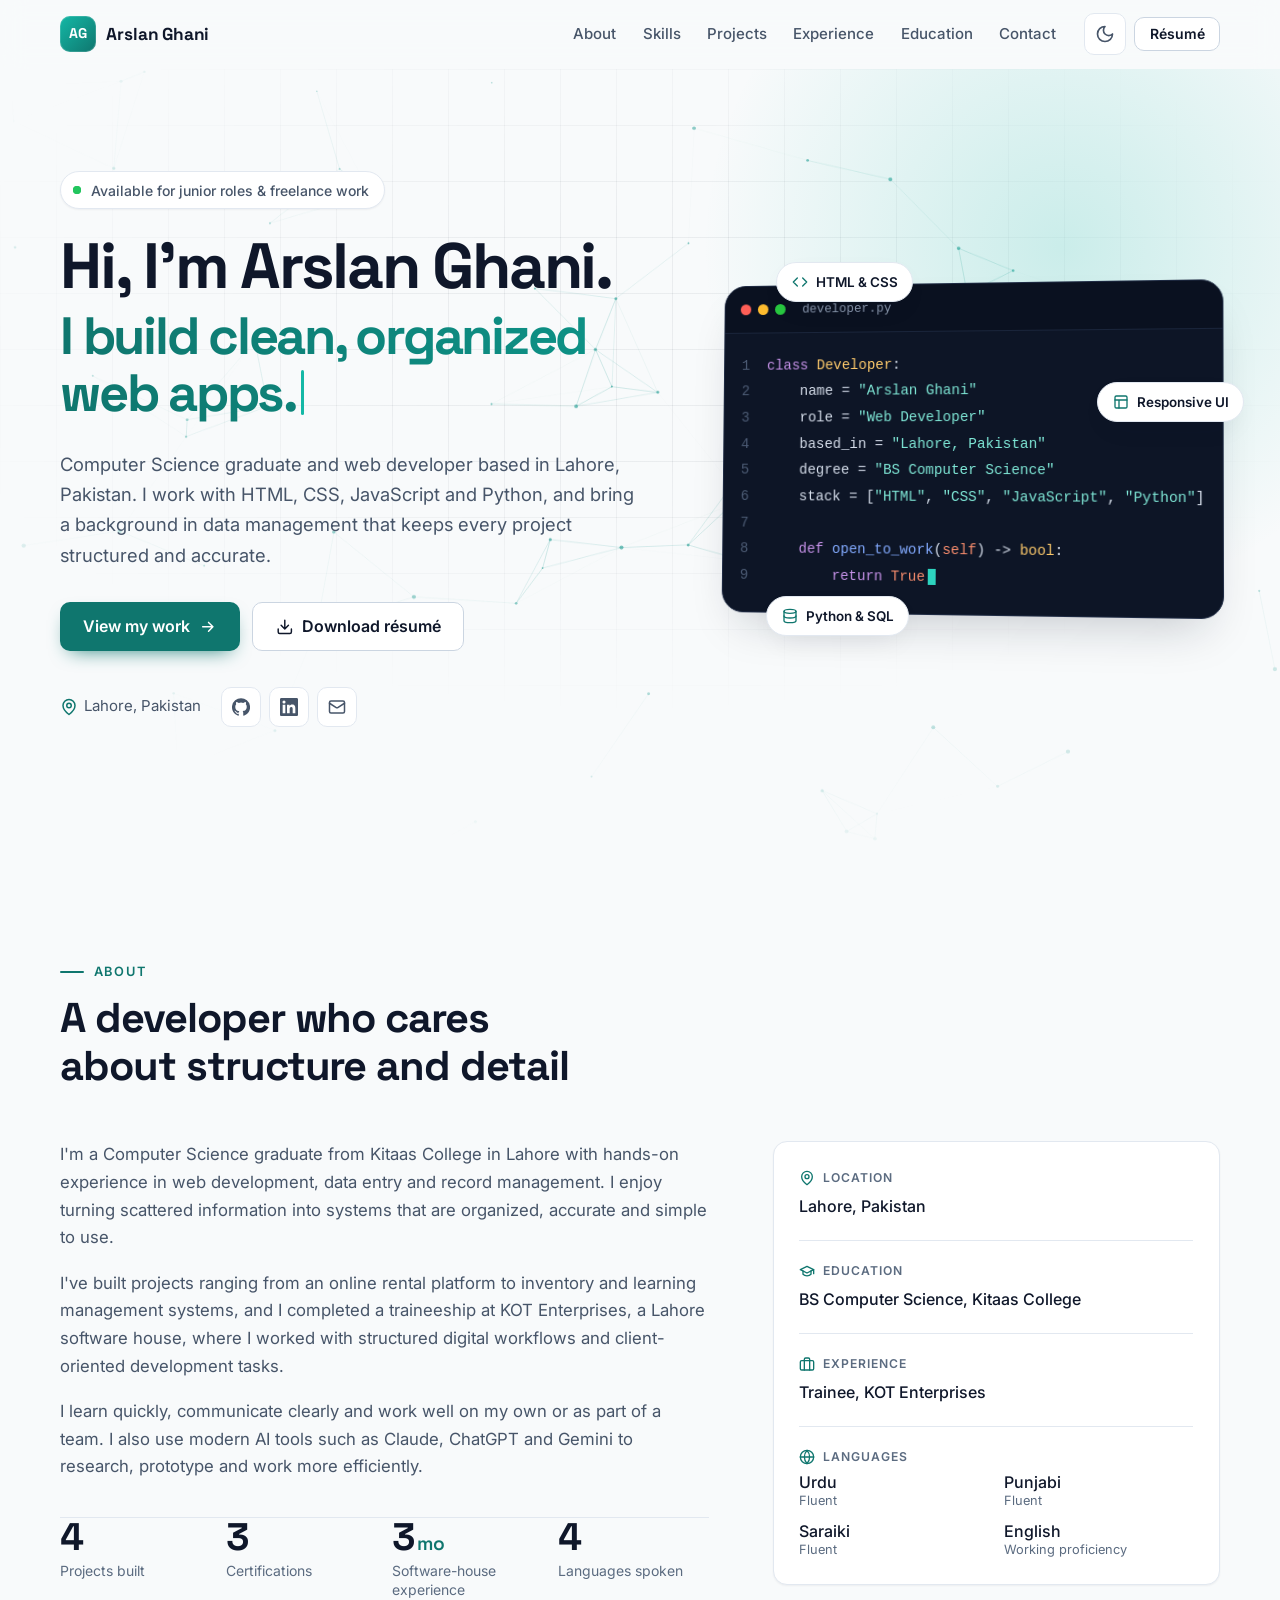
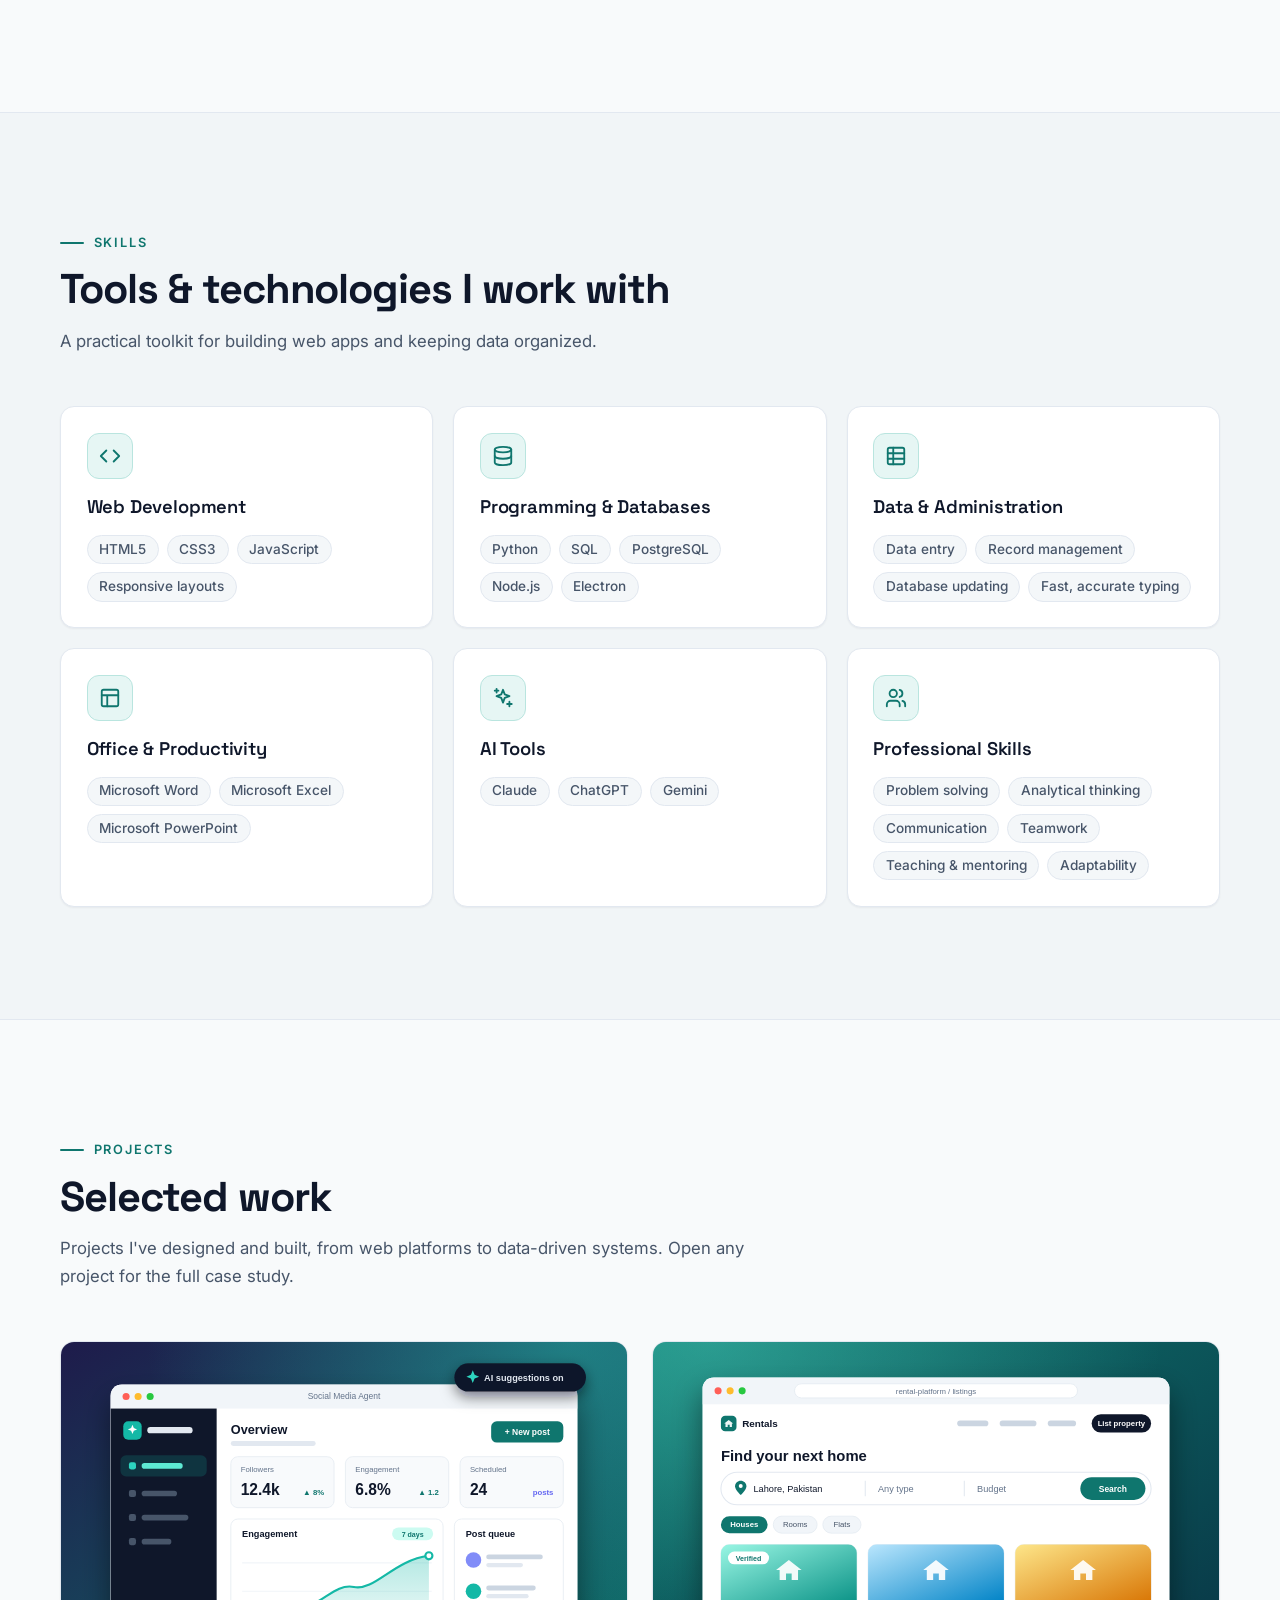
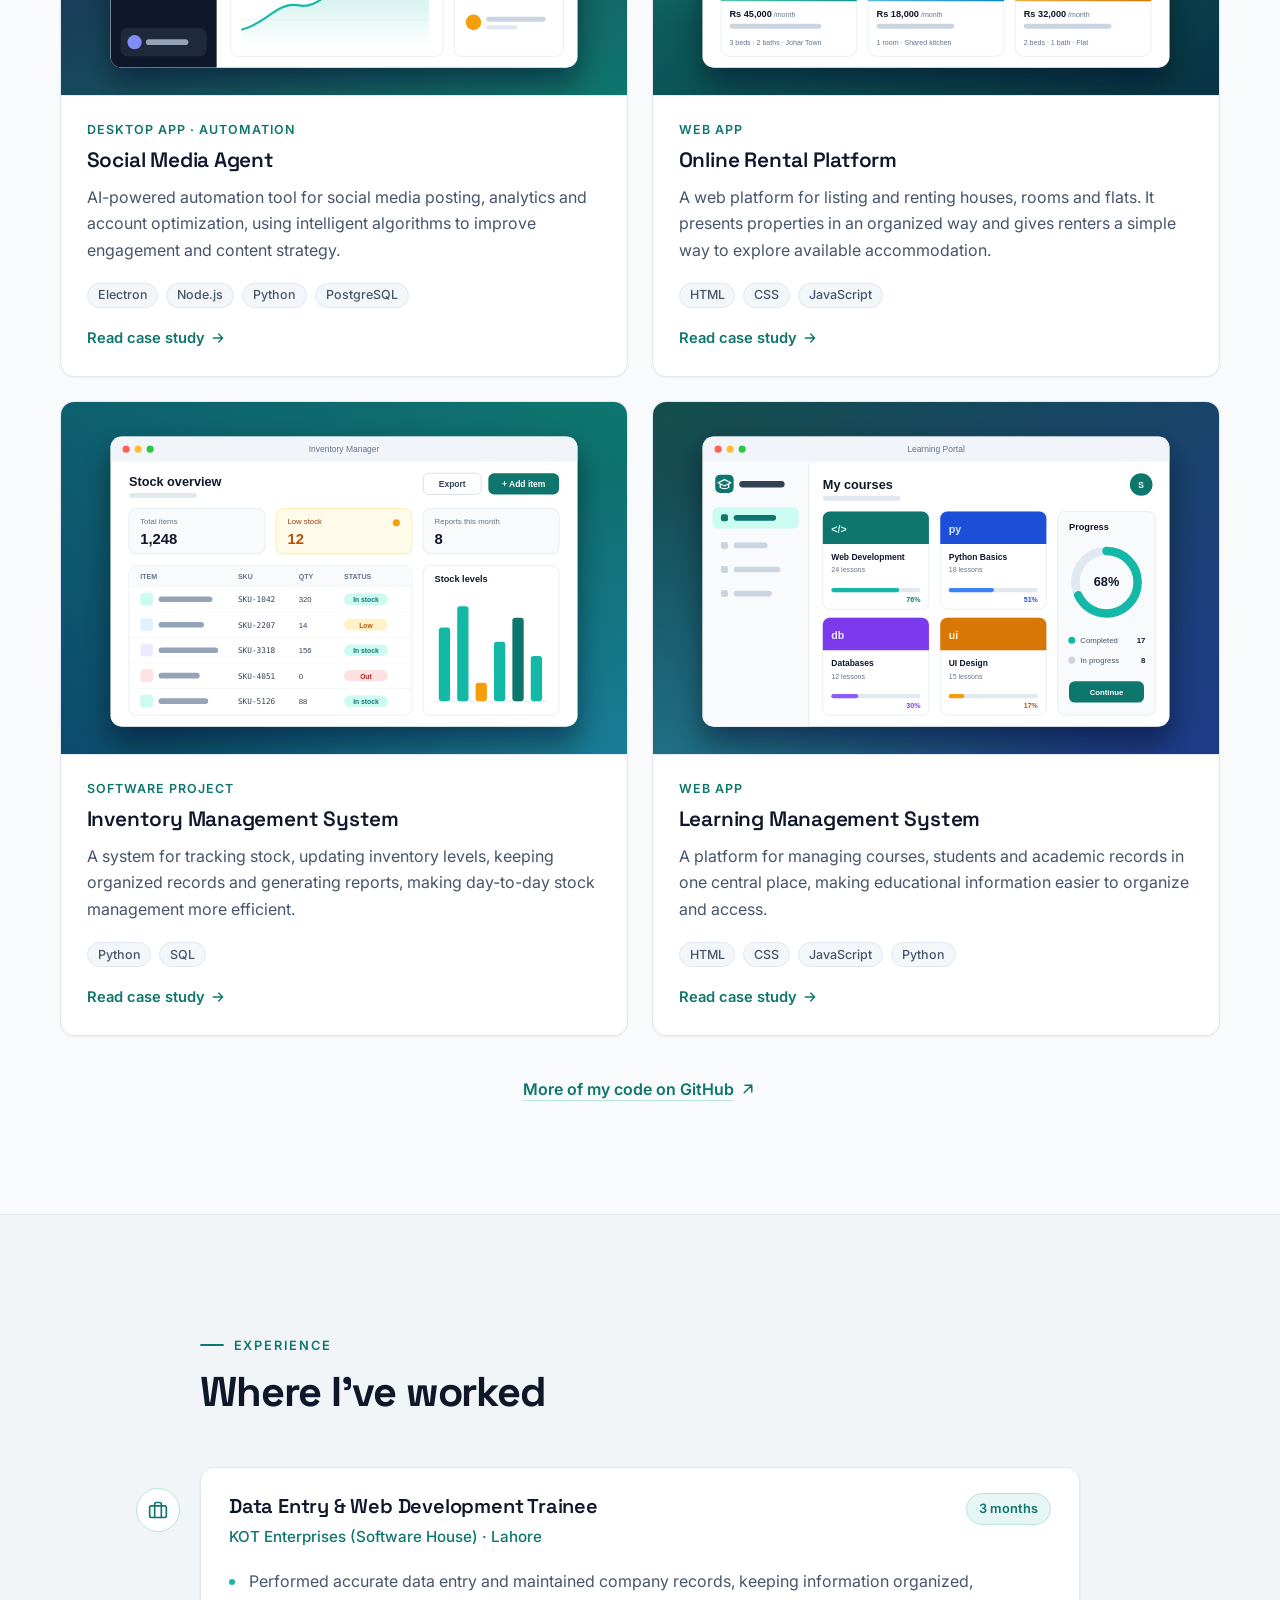
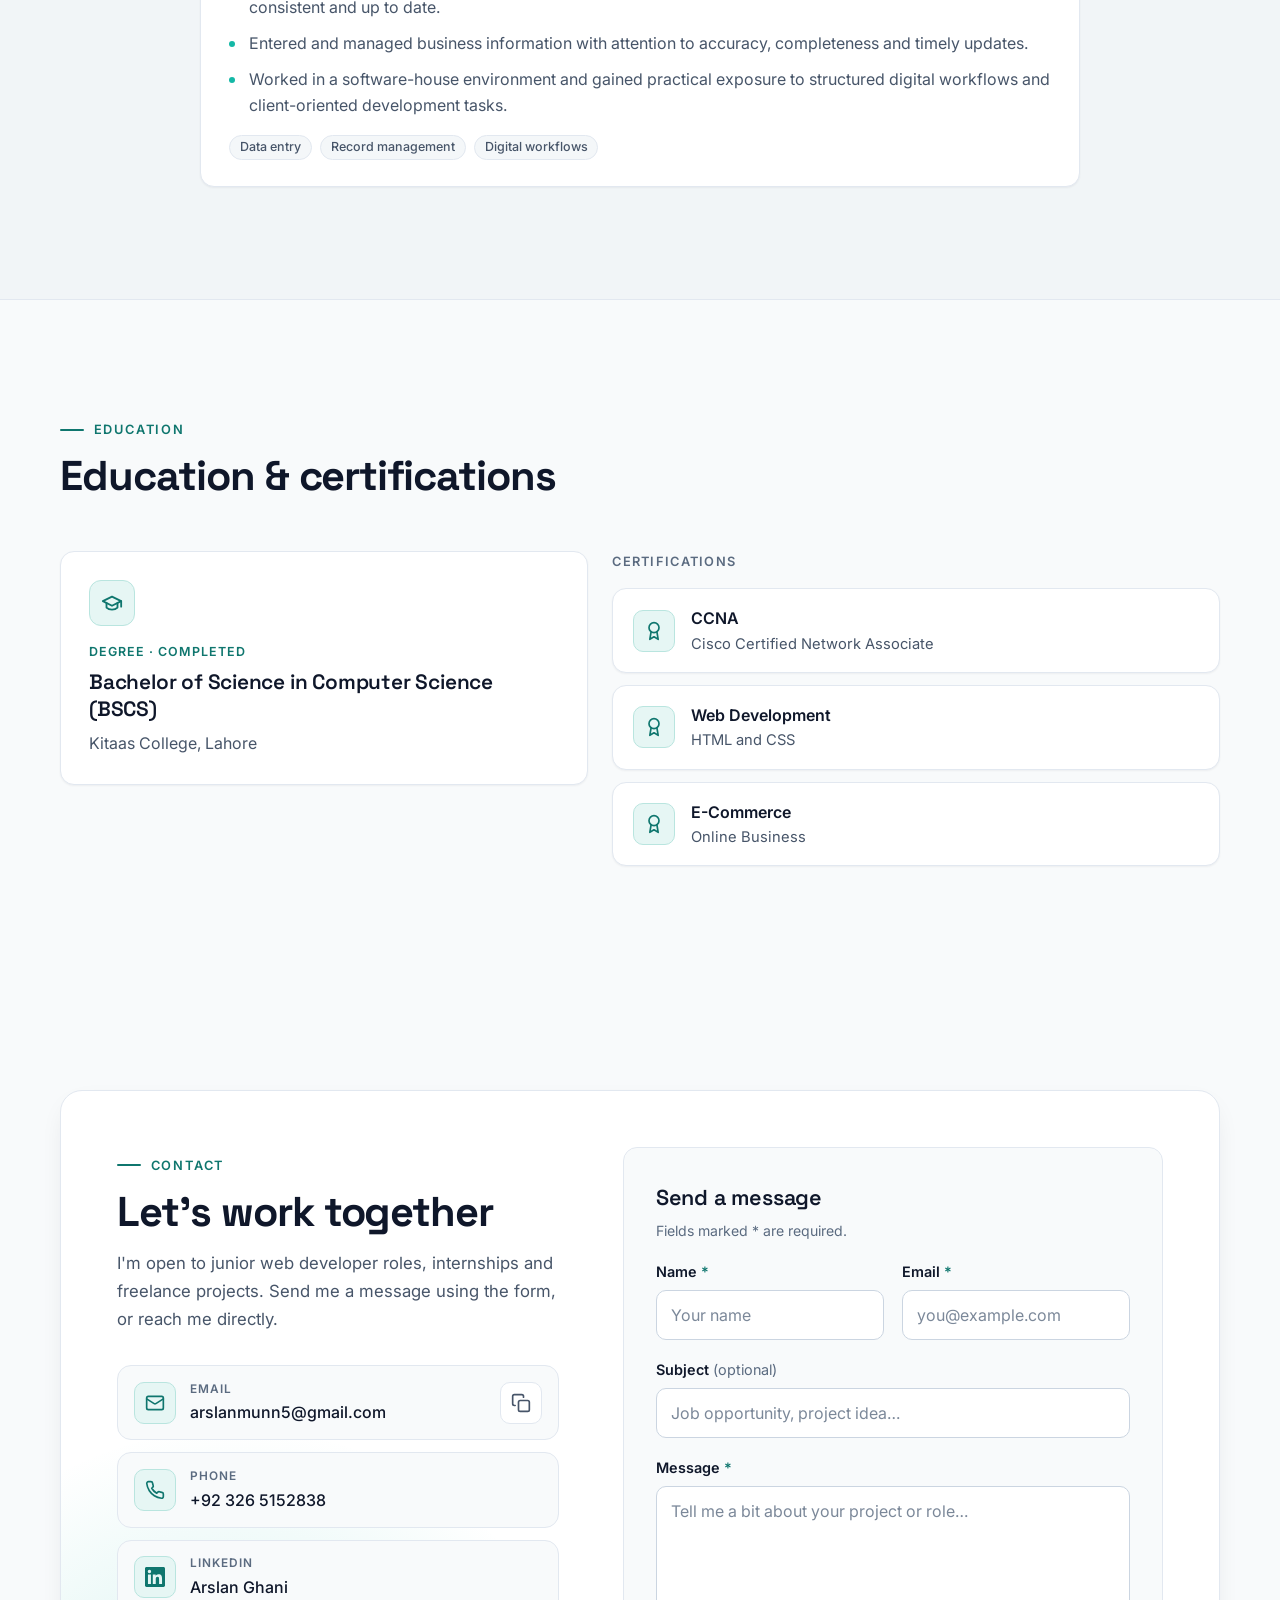
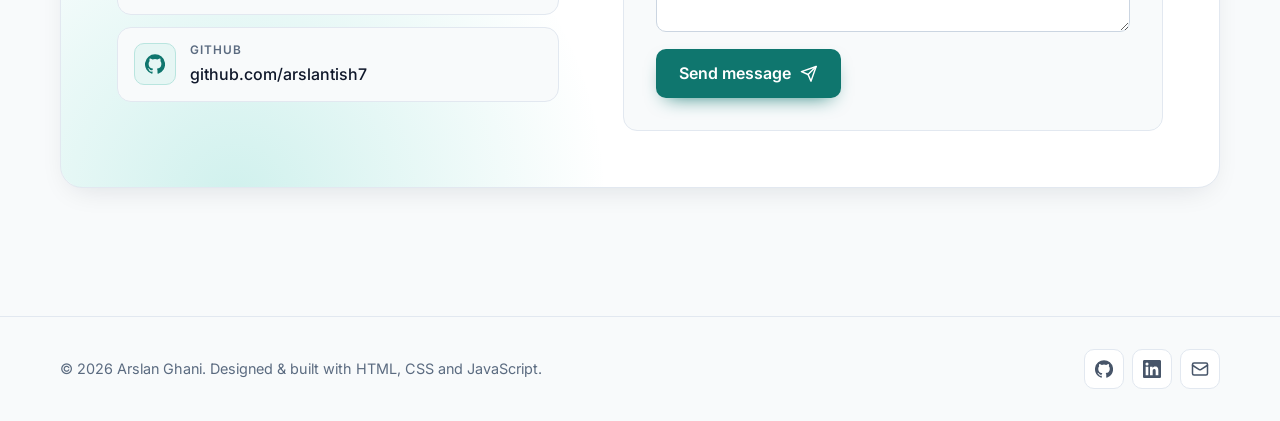
==== index.html @ 6b4286e3 "Launch portfolio website Personal portfolio for Arslan Ghani: home page with interactive hero, skill" ====
<!DOCTYPE html>
<html lang="en">
<head>
  <meta charset="UTF-8">
  <meta name="viewport" content="width=device-width, initial-scale=1">

  <title>Arslan Ghani — Web Developer &amp; Computer Science Graduate in Lahore</title>
  <meta name="description" content="Arslan Ghani is a Computer Science graduate and web developer in Lahore, Pakistan, building clean, organized web apps with HTML, CSS, JavaScript and Python. See projects, experience and contact details.">
  <meta name="author" content="Arslan Ghani">
  <meta name="color-scheme" content="light dark">
  <meta name="theme-color" content="#f8fafb" media="(prefers-color-scheme: light)">
  <meta name="theme-color" content="#0b1120" media="(prefers-color-scheme: dark)">

  <!-- Social sharing (after deploying, change og:image to the full https:// URL) -->
  <meta property="og:type" content="website">
  <meta property="og:site_name" content="Arslan Ghani">
  <meta property="og:title" content="Arslan Ghani — Web Developer">
  <meta property="og:description" content="Computer Science graduate and web developer in Lahore, Pakistan. Projects, experience and contact details.">
  <meta property="og:image" content="assets/og-image.png">
  <meta property="og:image:width" content="1200">
  <meta property="og:image:height" content="630">
  <meta property="og:image:alt" content="Arslan Ghani — Web Developer, Lahore, Pakistan">
  <meta name="twitter:card" content="summary_large_image">
  <meta name="twitter:title" content="Arslan Ghani — Web Developer">
  <meta name="twitter:description" content="Computer Science graduate and web developer in Lahore, Pakistan.">
  <meta name="twitter:image" content="assets/og-image.png">

  <link rel="icon" href="favicon.svg" type="image/svg+xml">
  <link rel="apple-touch-icon" href="assets/icons/apple-touch-icon.png">

  <!-- Set the theme before first paint so there is no flash -->
  <script>
    (function () {
      var root = document.documentElement;
      root.classList.add('js');
      try {
        var saved = localStorage.getItem('theme');
        if (saved === 'light' || saved === 'dark') root.setAttribute('data-theme', saved);
      } catch (e) {}
    })();
  </script>

  <link rel="preconnect" href="https://fonts.googleapis.com">
  <link rel="preconnect" href="https://fonts.gstatic.com" crossorigin>
  <link rel="stylesheet" href="https://fonts.googleapis.com/css2?family=Inter:wght@400;500;600;700&family=Space+Grotesk:wght@500;600;700&display=swap">
  <link rel="stylesheet" href="css/style.css">
  <script src="js/main.js" defer></script>

  <script type="application/ld+json">
  {
    "@context": "https://schema.org",
    "@type": "Person",
    "name": "Arslan Ghani",
    "jobTitle": "Web Developer",
    "description": "Computer Science graduate and web developer in Lahore, Pakistan.",
    "email": "mailto:arslanmunn5@gmail.com",
    "telephone": "+923265152838",
    "address": { "@type": "PostalAddress", "addressLocality": "Lahore", "addressCountry": "PK" },
    "alumniOf": { "@type": "CollegeOrUniversity", "name": "Kitaas College" },
    "knowsAbout": ["HTML", "CSS", "JavaScript", "Python", "SQL", "Web Development", "Data Management"],
    "sameAs": [
      "https://github.com/arslantish7",
      "https://www.linkedin.com/in/arslan-ghani-a5aa98302"
    ]
  }
  </script>
</head>
<body>

  <!-- Icon sprite (inline so icons inherit the text colour in both themes) -->
  <svg class="sprite" aria-hidden="true" focusable="false" xmlns="http://www.w3.org/2000/svg">
    <symbol id="i-sun" viewBox="0 0 24 24"><circle cx="12" cy="12" r="4"/><path d="M12 2v2M12 20v2M4.93 4.93l1.41 1.41M17.66 17.66l1.41 1.41M2 12h2M20 12h2M6.34 17.66l-1.41 1.41M19.07 4.93l-1.41 1.41"/></symbol>
    <symbol id="i-moon" viewBox="0 0 24 24"><path d="M12 3a6 6 0 0 0 9 9 9 9 0 1 1-9-9Z"/></symbol>
    <symbol id="i-menu" viewBox="0 0 24 24"><path d="M4 7h16M4 12h16M4 17h16"/></symbol>
    <symbol id="i-close" viewBox="0 0 24 24"><path d="M18 6 6 18M6 6l12 12"/></symbol>
    <symbol id="i-arrow-right" viewBox="0 0 24 24"><path d="M5 12h14M13 6l6 6-6 6"/></symbol>
    <symbol id="i-arrow-up" viewBox="0 0 24 24"><path d="M12 19V5M6 11l6-6 6 6"/></symbol>
    <symbol id="i-arrow-up-right" viewBox="0 0 24 24"><path d="M7 17 17 7M8 7h9v9"/></symbol>
    <symbol id="i-download" viewBox="0 0 24 24"><path d="M21 15v4a2 2 0 0 1-2 2H5a2 2 0 0 1-2-2v-4M7 10l5 5 5-5M12 15V3"/></symbol>
    <symbol id="i-file" viewBox="0 0 24 24"><path d="M14 2H6a2 2 0 0 0-2 2v16a2 2 0 0 0 2 2h12a2 2 0 0 0 2-2V8z"/><path d="M14 2v6h6M8 13h8M8 17h5"/></symbol>
    <symbol id="i-mail" viewBox="0 0 24 24"><rect x="2" y="4" width="20" height="16" rx="2"/><path d="m22 7-8.97 5.7a1.94 1.94 0 0 1-2.06 0L2 7"/></symbol>
    <symbol id="i-send" viewBox="0 0 24 24"><path d="m22 2-7 20-4-9-9-4Z"/><path d="M22 2 11 13"/></symbol>
    <symbol id="i-phone" viewBox="0 0 24 24"><path d="M22 16.92v3a2 2 0 0 1-2.18 2 19.79 19.79 0 0 1-8.63-3.07 19.5 19.5 0 0 1-6-6 19.79 19.79 0 0 1-3.07-8.67A2 2 0 0 1 4.11 2h3a2 2 0 0 1 2 1.72c.12.96.36 1.9.7 2.81a2 2 0 0 1-.45 2.11L8.09 9.91a16 16 0 0 0 6 6l1.27-1.27a2 2 0 0 1 2.11-.45c.91.34 1.85.58 2.81.7A2 2 0 0 1 22 16.92z"/></symbol>
    <symbol id="i-pin" viewBox="0 0 24 24"><path d="M20 10c0 6-8 12-8 12s-8-6-8-12a8 8 0 0 1 16 0Z"/><circle cx="12" cy="10" r="3"/></symbol>
    <symbol id="i-copy" viewBox="0 0 24 24"><rect x="9" y="9" width="13" height="13" rx="2"/><path d="M5 15H4a2 2 0 0 1-2-2V4a2 2 0 0 1 2-2h9a2 2 0 0 1 2 2v1"/></symbol>
    <symbol id="i-check" viewBox="0 0 24 24"><path d="M20 6 9 17l-5-5"/></symbol>
    <symbol id="i-code" viewBox="0 0 24 24"><path d="m16 18 6-6-6-6M8 6l-6 6 6 6"/></symbol>
    <symbol id="i-database" viewBox="0 0 24 24"><ellipse cx="12" cy="5" rx="9" ry="3"/><path d="M3 5v14a9 3 0 0 0 18 0V5"/><path d="M3 12a9 3 0 0 0 18 0"/></symbol>
    <symbol id="i-table" viewBox="0 0 24 24"><rect x="3" y="3" width="18" height="18" rx="2"/><path d="M3 9h18M3 15h18M9 3v18"/></symbol>
    <symbol id="i-layout" viewBox="0 0 24 24"><rect x="3" y="3" width="18" height="18" rx="2"/><path d="M3 9h18M9 21V9"/></symbol>
    <symbol id="i-sparkles" viewBox="0 0 24 24"><path d="M12 3l1.9 5.1L19 10l-5.1 1.9L12 17l-1.9-5.1L5 10l5.1-1.9z"/><path d="M19 16v5M16.5 18.5h5M5 2v4M3 4h4"/></symbol>
    <symbol id="i-users" viewBox="0 0 24 24"><path d="M16 21v-2a4 4 0 0 0-4-4H6a4 4 0 0 0-4 4v2"/><circle cx="9" cy="7" r="4"/><path d="M22 21v-2a4 4 0 0 0-3-3.87M16 3.13a4 4 0 0 1 0 7.75"/></symbol>
    <symbol id="i-cap" viewBox="0 0 24 24"><path d="M22 10 12 5 2 10l10 5 10-5z"/><path d="M6 12v5c3 3 9 3 12 0v-5M22 10v6"/></symbol>
    <symbol id="i-award" viewBox="0 0 24 24"><circle cx="12" cy="8" r="6"/><path d="M15.48 12.89 17 22l-5-3-5 3 1.52-9.11"/></symbol>
    <symbol id="i-briefcase" viewBox="0 0 24 24"><rect x="2" y="7" width="20" height="14" rx="2"/><path d="M16 21V5a2 2 0 0 0-2-2h-4a2 2 0 0 0-2 2v16"/></symbol>
    <symbol id="i-globe" viewBox="0 0 24 24"><circle cx="12" cy="12" r="10"/><path d="M2 12h20M12 2a15.3 15.3 0 0 1 4 10 15.3 15.3 0 0 1-4 10 15.3 15.3 0 0 1-4-10 15.3 15.3 0 0 1 4-10z"/></symbol>
    <symbol id="i-github" viewBox="0 0 24 24"><path fill="currentColor" stroke="none" d="M12 .3a12 12 0 0 0-3.79 23.39c.6.11.82-.26.82-.58v-2.03c-3.34.73-4.04-1.61-4.04-1.61-.55-1.39-1.33-1.76-1.33-1.76-1.09-.74.08-.73.08-.73 1.2.09 1.84 1.24 1.84 1.24 1.07 1.83 2.81 1.3 3.49 1 .11-.78.42-1.3.76-1.6-2.67-.3-5.47-1.34-5.47-5.93 0-1.31.47-2.38 1.24-3.22-.13-.3-.54-1.52.11-3.18 0 0 1.01-.32 3.3 1.23a11.5 11.5 0 0 1 6 0c2.29-1.55 3.3-1.23 3.3-1.23.65 1.66.24 2.88.12 3.18.77.84 1.23 1.91 1.23 3.22 0 4.61-2.81 5.62-5.48 5.92.43.37.82 1.1.82 2.22v3.29c0 .32.22.7.83.58A12 12 0 0 0 12 .3"/></symbol>
    <symbol id="i-linkedin" viewBox="0 0 24 24"><path fill="currentColor" stroke="none" d="M20.45 20.45h-3.55v-5.57c0-1.33-.03-3.04-1.85-3.04-1.86 0-2.14 1.45-2.14 2.94v5.67H9.36V9h3.41v1.56h.05c.48-.9 1.64-1.85 3.37-1.85 3.6 0 4.27 2.37 4.27 5.46v6.28zM5.34 7.43a2.06 2.06 0 1 1 0-4.13 2.06 2.06 0 0 1 0 4.13zM7.12 20.45H3.56V9h3.56v11.45zM22.22 0H1.77C.79 0 0 .77 0 1.73v20.54C0 23.23.79 24 1.77 24h20.45c.98 0 1.78-.77 1.78-1.73V1.73C24 .77 23.2 0 22.22 0z"/></symbol>
  </svg>

  <a class="skip-link" href="#main">Skip to content</a>

  <!-- ============ Header ============ -->
  <header class="site-header" data-header>
    <div class="container header-inner">
      <a class="brand" href="#top" aria-label="Arslan Ghani, back to top">
        <span class="brand-mark" aria-hidden="true">AG</span>
        <span class="brand-name">Arslan Ghani</span>
      </a>

      <nav class="site-nav" aria-label="Primary">
        <ul class="nav-list" id="primary-nav" data-nav>
          <li><a class="nav-link" href="#about">About</a></li>
          <li><a class="nav-link" href="#skills">Skills</a></li>
          <li><a class="nav-link" href="#projects">Projects</a></li>
          <li><a class="nav-link" href="#experience">Experience</a></li>
          <li><a class="nav-link" href="#education">Education</a></li>
          <li><a class="nav-link" href="#contact">Contact</a></li>
          <li class="nav-resume">
            <a class="btn btn-primary btn-block" href="assets/Arslan_Ghani_Resume.pdf" target="_blank" rel="noopener">
              <svg class="icon" aria-hidden="true"><use href="#i-file"/></svg>
              View résumé
            </a>
          </li>
        </ul>
      </nav>

      <div class="header-actions">
        <button class="icon-btn theme-toggle" type="button" data-theme-toggle aria-label="Switch to dark theme">
          <svg class="icon icon-moon" aria-hidden="true"><use href="#i-moon"/></svg>
          <svg class="icon icon-sun" aria-hidden="true"><use href="#i-sun"/></svg>
        </button>
        <a class="btn btn-outline btn-sm header-resume" href="assets/Arslan_Ghani_Resume.pdf" target="_blank" rel="noopener">Résumé</a>
        <button class="icon-btn nav-toggle" type="button" data-nav-toggle aria-controls="primary-nav" aria-expanded="false" aria-label="Open menu">
          <svg class="icon icon-open" aria-hidden="true"><use href="#i-menu"/></svg>
          <svg class="icon icon-close" aria-hidden="true"><use href="#i-close"/></svg>
        </button>
      </div>
    </div>
    <div class="scroll-progress" aria-hidden="true"><span data-scroll-progress></span></div>
  </header>

  <main id="main" tabindex="-1">

    <!-- ============ Hero ============ -->
    <section class="hero" id="top" aria-labelledby="hero-title">
      <div class="hero-bg" aria-hidden="true">
        <canvas class="hero-canvas" data-hero-canvas></canvas>
      </div>
      <div class="container hero-grid">
        <div class="hero-copy">
          <p class="availability">
            <span class="pulse" aria-hidden="true"></span>
            Available for junior roles &amp; freelance work
          </p>

          <h1 class="hero-title" id="hero-title">
            Hi, I'm Arslan Ghani.
            <span class="hero-tagline">
              <span class="visually-hidden">I build clean, organized web apps.</span>
              <span aria-hidden="true">I build <span class="typed" data-typed='["clean, organized web apps.", "responsive websites.", "data-driven systems.", "practical tools with Python."]'>clean, organized web apps.</span><span class="typed-caret"></span></span>
            </span>
          </h1>

          <p class="hero-lead">
            Computer Science graduate and web developer based in Lahore, Pakistan. I work with
            HTML, CSS, JavaScript and Python, and bring a background in data management that keeps
            every project structured and accurate.
          </p>

          <div class="hero-actions">
            <a class="btn btn-primary btn-lg" href="#projects" data-magnetic>
              View my work
              <svg class="icon" aria-hidden="true"><use href="#i-arrow-right"/></svg>
            </a>
            <a class="btn btn-outline btn-lg" href="assets/Arslan_Ghani_Resume.pdf" download data-magnetic>
              <svg class="icon" aria-hidden="true"><use href="#i-download"/></svg>
              Download résumé
            </a>
          </div>

          <ul class="hero-meta" aria-label="Location and profiles">
            <li class="hero-location">
              <svg class="icon" aria-hidden="true"><use href="#i-pin"/></svg>
              Lahore, Pakistan
            </li>
            <li>
              <a class="social-link" href="https://github.com/arslantish7" target="_blank" rel="noopener" aria-label="GitHub profile (opens in a new tab)">
                <svg class="icon" aria-hidden="true"><use href="#i-github"/></svg>
              </a>
            </li>
            <li>
              <a class="social-link" href="https://www.linkedin.com/in/arslan-ghani-a5aa98302" target="_blank" rel="noopener" aria-label="LinkedIn profile (opens in a new tab)">
                <svg class="icon" aria-hidden="true"><use href="#i-linkedin"/></svg>
              </a>
            </li>
            <li>
              <a class="social-link" href="mailto:arslanmunn5@gmail.com" aria-label="Email Arslan">
                <svg class="icon" aria-hidden="true"><use href="#i-mail"/></svg>
              </a>
            </li>
          </ul>
        </div>

        <div class="hero-visual" data-tilt-area>
          <figure class="code-card" aria-hidden="true" data-tilt>
            <div class="code-card-bar">
              <span class="dot dot-red"></span><span class="dot dot-yellow"></span><span class="dot dot-green"></span>
              <span class="code-card-file">developer.py</span>
            </div>
<pre class="code-card-body"><code><span class="ln">1</span><span class="tk-kw">class</span> <span class="tk-cls">Developer</span>:
<span class="ln">2</span>    name = <span class="tk-str">"Arslan Ghani"</span>
<span class="ln">3</span>    role = <span class="tk-str">"Web Developer"</span>
<span class="ln">4</span>    based_in = <span class="tk-str">"Lahore, Pakistan"</span>
<span class="ln">5</span>    degree = <span class="tk-str">"BS Computer Science"</span>
<span class="ln">6</span>    stack = [<span class="tk-str">"HTML"</span>, <span class="tk-str">"CSS"</span>, <span class="tk-str">"JavaScript"</span>, <span class="tk-str">"Python"</span>]
<span class="ln">7</span>
<span class="ln">8</span>    <span class="tk-kw">def</span> <span class="tk-fn">open_to_work</span>(<span class="tk-self">self</span>) -&gt; <span class="tk-cls">bool</span>:
<span class="ln">9</span>        <span class="tk-kw">return</span> <span class="tk-bool">True</span><span class="caret"></span></code></pre>
          </figure>
          <span class="float-badge float-badge-1" aria-hidden="true"><svg class="icon"><use href="#i-code"/></svg>HTML &amp; CSS</span>
          <span class="float-badge float-badge-2" aria-hidden="true"><svg class="icon"><use href="#i-database"/></svg>Python &amp; SQL</span>
          <span class="float-badge float-badge-3" aria-hidden="true"><svg class="icon"><use href="#i-layout"/></svg>Responsive UI</span>
        </div>
      </div>
    </section>

    <!-- ============ About ============ -->
    <section class="section" id="about" aria-labelledby="about-title">
      <div class="container">
        <header class="section-head reveal">
          <p class="section-label">About</p>
          <h2 class="section-title" id="about-title">A developer who cares about structure and detail</h2>
        </header>

        <div class="about-grid">
          <div class="about-text reveal">
            <p>
              I'm a Computer Science graduate from Kitaas College in Lahore with hands-on experience in
              web development, data entry and record management. I enjoy turning scattered information
              into systems that are organized, accurate and simple to use.
            </p>
            <p>
              I've built projects ranging from an online rental platform to inventory and learning
              management systems, and I completed a traineeship at KOT Enterprises, a Lahore software
              house, where I worked with structured digital workflows and client-oriented development tasks.
            </p>
            <p>
              I learn quickly, communicate clearly and work well on my own or as part of a team. I also use
              modern AI tools such as Claude, ChatGPT and Gemini to research, prototype and work more efficiently.
            </p>

            <ul class="stats" aria-label="At a glance">
              <li class="stat">
                <span class="stat-value"><span class="visually-hidden">4</span><span aria-hidden="true" data-count="4">4</span></span>
                <span class="stat-label">Projects built</span>
              </li>
              <li class="stat">
                <span class="stat-value"><span class="visually-hidden">3</span><span aria-hidden="true" data-count="3">3</span></span>
                <span class="stat-label">Certifications</span>
              </li>
              <li class="stat">
                <span class="stat-value"><span class="visually-hidden">3 months</span><span aria-hidden="true"><span data-count="3">3</span><small>mo</small></span></span>
                <span class="stat-label">Software-house experience</span>
              </li>
              <li class="stat">
                <span class="stat-value"><span class="visually-hidden">4</span><span aria-hidden="true" data-count="4">4</span></span>
                <span class="stat-label">Languages spoken</span>
              </li>
            </ul>
          </div>

          <aside class="facts card reveal" aria-label="Quick facts">
            <dl class="facts-list">
              <div class="fact">
                <dt><svg class="icon" aria-hidden="true"><use href="#i-pin"/></svg>Location</dt>
                <dd>Lahore, Pakistan</dd>
              </div>
              <div class="fact">
                <dt><svg class="icon" aria-hidden="true"><use href="#i-cap"/></svg>Education</dt>
                <dd>BS Computer Science, Kitaas College</dd>
              </div>
              <div class="fact">
                <dt><svg class="icon" aria-hidden="true"><use href="#i-briefcase"/></svg>Experience</dt>
                <dd>Trainee, KOT Enterprises</dd>
              </div>
              <div class="fact">
                <dt><svg class="icon" aria-hidden="true"><use href="#i-globe"/></svg>Languages</dt>
                <dd>
                  <ul class="lang-list">
                    <li>Urdu <span>Fluent</span></li>
                    <li>Punjabi <span>Fluent</span></li>
                    <li>Saraiki <span>Fluent</span></li>
                    <li>English <span>Working proficiency</span></li>
                  </ul>
                </dd>
              </div>
            </dl>
          </aside>
        </div>
      </div>
    </section>

    <!-- ============ Skills ============ -->
    <section class="section section-alt" id="skills" aria-labelledby="skills-title">
      <div class="container">
        <header class="section-head reveal">
          <p class="section-label">Skills</p>
          <h2 class="section-title" id="skills-title">Tools &amp; technologies I work with</h2>
          <p class="section-intro">A practical toolkit for building web apps and keeping data organized.</p>
        </header>

        <ul class="skills-grid">
          <li class="card skill-card spotlight reveal">
            <span class="skill-icon" aria-hidden="true"><svg class="icon"><use href="#i-code"/></svg></span>
            <h3 class="card-title">Web Development</h3>
            <ul class="chips" aria-label="Web development skills">
              <li class="chip">HTML5</li><li class="chip">CSS3</li><li class="chip">JavaScript</li><li class="chip">Responsive layouts</li>
            </ul>
          </li>
          <li class="card skill-card spotlight reveal">
            <span class="skill-icon" aria-hidden="true"><svg class="icon"><use href="#i-database"/></svg></span>
            <h3 class="card-title">Programming &amp; Databases</h3>
            <ul class="chips" aria-label="Programming and database skills">
              <li class="chip">Python</li><li class="chip">SQL</li><li class="chip">PostgreSQL</li><li class="chip">Node.js</li><li class="chip">Electron</li>
            </ul>
          </li>
          <li class="card skill-card spotlight reveal">
            <span class="skill-icon" aria-hidden="true"><svg class="icon"><use href="#i-table"/></svg></span>
            <h3 class="card-title">Data &amp; Administration</h3>
            <ul class="chips" aria-label="Data and administration skills">
              <li class="chip">Data entry</li><li class="chip">Record management</li><li class="chip">Database updating</li><li class="chip">Fast, accurate typing</li>
            </ul>
          </li>
          <li class="card skill-card spotlight reveal">
            <span class="skill-icon" aria-hidden="true"><svg class="icon"><use href="#i-layout"/></svg></span>
            <h3 class="card-title">Office &amp; Productivity</h3>
            <ul class="chips" aria-label="Office and productivity skills">
              <li class="chip">Microsoft Word</li><li class="chip">Microsoft Excel</li><li class="chip">Microsoft PowerPoint</li>
            </ul>
          </li>
          <li class="card skill-card spotlight reveal">
            <span class="skill-icon" aria-hidden="true"><svg class="icon"><use href="#i-sparkles"/></svg></span>
            <h3 class="card-title">AI Tools</h3>
            <ul class="chips" aria-label="AI tools">
              <li class="chip">Claude</li><li class="chip">ChatGPT</li><li class="chip">Gemini</li>
            </ul>
          </li>
          <li class="card skill-card spotlight reveal">
            <span class="skill-icon" aria-hidden="true"><svg class="icon"><use href="#i-users"/></svg></span>
            <h3 class="card-title">Professional Skills</h3>
            <ul class="chips" aria-label="Professional skills">
              <li class="chip">Problem solving</li><li class="chip">Analytical thinking</li><li class="chip">Communication</li><li class="chip">Teamwork</li><li class="chip">Teaching &amp; mentoring</li><li class="chip">Adaptability</li>
            </ul>
          </li>
        </ul>
      </div>
    </section>

    <!-- ============ Projects ============ -->
    <section class="section" id="projects" aria-labelledby="projects-title">
      <div class="container">
        <header class="section-head reveal">
          <p class="section-label">Projects</p>
          <h2 class="section-title" id="projects-title">Selected work</h2>
          <p class="section-intro">Projects I've designed and built, from web platforms to data-driven systems. Open any project for the full case study.</p>
        </header>

        <div class="projects-grid">
          <article class="card project-card spotlight reveal">
            <div class="project-media">
              <img src="assets/images/project-social-agent.svg" width="800" height="500" loading="lazy" decoding="async"
                   alt="Illustrated preview of a social media automation dashboard with scheduled posts and engagement charts">
            </div>
            <div class="project-body">
              <p class="project-type">Desktop App · Automation</p>
              <h3 class="card-title project-title"><a class="card-link" href="projects/social-media-agent.html">Social Media Agent</a></h3>
              <p class="project-desc">
                AI-powered automation tool for social media posting, analytics and account optimization,
                using intelligent algorithms to improve engagement and content strategy.
              </p>
              <ul class="chips chips-sm" aria-label="Technologies used">
                <li class="chip">Electron</li><li class="chip">Node.js</li><li class="chip">Python</li><li class="chip">PostgreSQL</li>
              </ul>
              <span class="project-cta" aria-hidden="true">Read case study <svg class="icon"><use href="#i-arrow-right"/></svg></span>
            </div>
          </article>

          <article class="card project-card spotlight reveal">
            <div class="project-media">
              <img src="assets/images/project-rental.svg" width="800" height="500" loading="lazy" decoding="async"
                   alt="Illustrated preview of a rental listings page with property cards and a search bar">
            </div>
            <div class="project-body">
              <p class="project-type">Web App</p>
              <h3 class="card-title project-title"><a class="card-link" href="projects/online-rental-platform.html">Online Rental Platform</a></h3>
              <p class="project-desc">
                A web platform for listing and renting houses, rooms and flats. It presents properties in an
                organized way and gives renters a simple way to explore available accommodation.
              </p>
              <ul class="chips chips-sm" aria-label="Technologies used">
                <li class="chip">HTML</li><li class="chip">CSS</li><li class="chip">JavaScript</li>
              </ul>
              <span class="project-cta" aria-hidden="true">Read case study <svg class="icon"><use href="#i-arrow-right"/></svg></span>
            </div>
          </article>

          <article class="card project-card spotlight reveal">
            <div class="project-media">
              <img src="assets/images/project-inventory.svg" width="800" height="500" loading="lazy" decoding="async"
                   alt="Illustrated preview of an inventory dashboard with stock levels, status labels and summary figures">
            </div>
            <div class="project-body">
              <p class="project-type">Software Project</p>
              <h3 class="card-title project-title"><a class="card-link" href="projects/inventory-management-system.html">Inventory Management System</a></h3>
              <p class="project-desc">
                A system for tracking stock, updating inventory levels, keeping organized records and generating
                reports, making day-to-day stock management more efficient.
              </p>
              <ul class="chips chips-sm" aria-label="Technologies used">
                <li class="chip">Python</li><li class="chip">SQL</li>
              </ul>
              <span class="project-cta" aria-hidden="true">Read case study <svg class="icon"><use href="#i-arrow-right"/></svg></span>
            </div>
          </article>

          <article class="card project-card spotlight reveal">
            <div class="project-media">
              <img src="assets/images/project-lms.svg" width="800" height="500" loading="lazy" decoding="async"
                   alt="Illustrated preview of a learning platform with course cards and progress bars">
            </div>
            <div class="project-body">
              <p class="project-type">Web App</p>
              <h3 class="card-title project-title"><a class="card-link" href="projects/learning-management-system.html">Learning Management System</a></h3>
              <p class="project-desc">
                A platform for managing courses, students and academic records in one central place, making
                educational information easier to organize and access.
              </p>
              <ul class="chips chips-sm" aria-label="Technologies used">
                <li class="chip">HTML</li><li class="chip">CSS</li><li class="chip">JavaScript</li><li class="chip">Python</li>
              </ul>
              <span class="project-cta" aria-hidden="true">Read case study <svg class="icon"><use href="#i-arrow-right"/></svg></span>
            </div>
          </article>
        </div>

        <p class="projects-more reveal">
          <a class="text-link" href="https://github.com/arslantish7" target="_blank" rel="noopener">
            More of my code on GitHub
            <svg class="icon" aria-hidden="true"><use href="#i-arrow-up-right"/></svg>
          </a>
        </p>
      </div>
    </section>

    <!-- ============ Experience ============ -->
    <section class="section section-alt" id="experience" aria-labelledby="experience-title">
      <div class="container container-narrow">
        <header class="section-head reveal">
          <p class="section-label">Experience</p>
          <h2 class="section-title" id="experience-title">Where I've worked</h2>
        </header>

        <ol class="timeline">
          <li class="timeline-item reveal">
            <span class="timeline-marker" aria-hidden="true"><svg class="icon"><use href="#i-briefcase"/></svg></span>
            <article class="card timeline-card">
              <header class="timeline-head">
                <div>
                  <h3 class="card-title">Data Entry &amp; Web Development Trainee</h3>
                  <p class="timeline-org">KOT Enterprises (Software House) · Lahore</p>
                </div>
                <p class="badge">3 months</p>
              </header>
              <ul class="bullets">
                <li>Performed accurate data entry and maintained company records, keeping information organized, consistent and up to date.</li>
                <li>Entered and managed business information with attention to accuracy, completeness and timely updates.</li>
                <li>Worked in a software-house environment and gained practical exposure to structured digital workflows and client-oriented development tasks.</li>
              </ul>
              <ul class="chips chips-sm" aria-label="Skills used">
                <li class="chip">Data entry</li><li class="chip">Record management</li><li class="chip">Digital workflows</li>
              </ul>
            </article>
          </li>
        </ol>
      </div>
    </section>

    <!-- ============ Education & Certifications ============ -->
    <section class="section" id="education" aria-labelledby="education-title">
      <div class="container">
        <header class="section-head reveal">
          <p class="section-label">Education</p>
          <h2 class="section-title" id="education-title">Education &amp; certifications</h2>
        </header>

        <div class="edu-grid">
          <article class="card edu-card reveal">
            <span class="skill-icon" aria-hidden="true"><svg class="icon"><use href="#i-cap"/></svg></span>
            <p class="project-type">Degree · Completed</p>
            <h3 class="card-title">Bachelor of Science in Computer Science (BSCS)</h3>
            <p class="edu-school">Kitaas College, Lahore</p>
          </article>

          <div class="cert-list reveal">
            <h3 class="cert-heading">Certifications</h3>
            <ul class="certs">
              <li class="card cert">
                <span class="cert-icon" aria-hidden="true"><svg class="icon"><use href="#i-award"/></svg></span>
                <div><p class="cert-name">CCNA</p><p class="cert-desc">Cisco Certified Network Associate</p></div>
              </li>
              <li class="card cert">
                <span class="cert-icon" aria-hidden="true"><svg class="icon"><use href="#i-award"/></svg></span>
                <div><p class="cert-name">Web Development</p><p class="cert-desc">HTML and CSS</p></div>
              </li>
              <li class="card cert">
                <span class="cert-icon" aria-hidden="true"><svg class="icon"><use href="#i-award"/></svg></span>
                <div><p class="cert-name">E-Commerce</p><p class="cert-desc">Online Business</p></div>
              </li>
            </ul>
          </div>
        </div>
      </div>
    </section>

    <!-- ============ Contact ============ -->
    <section class="section section-contact" id="contact" aria-labelledby="contact-title">
      <div class="container">
        <div class="contact-panel reveal">
          <div class="contact-copy">
            <p class="section-label">Contact</p>
            <h2 class="section-title" id="contact-title">Let's work together</h2>
            <p class="section-intro">
              I'm open to junior web developer roles, internships and freelance projects.
              Send me a message using the form, or reach me directly.
            </p>

            <ul class="contact-list">
              <li class="contact-item">
                <span class="contact-icon" aria-hidden="true"><svg class="icon"><use href="#i-mail"/></svg></span>
                <div class="contact-text">
                  <span class="contact-label">Email</span>
                  <a href="mailto:arslanmunn5@gmail.com">arslanmunn5@gmail.com</a>
                </div>
                <button class="icon-btn copy-btn" type="button" data-copy="arslanmunn5@gmail.com" aria-label="Copy email address">
                  <svg class="icon icon-copy" aria-hidden="true"><use href="#i-copy"/></svg>
                  <svg class="icon icon-done" aria-hidden="true"><use href="#i-check"/></svg>
                </button>
              </li>
              <li class="contact-item">
                <span class="contact-icon" aria-hidden="true"><svg class="icon"><use href="#i-phone"/></svg></span>
                <div class="contact-text">
                  <span class="contact-label">Phone</span>
                  <a href="tel:+923265152838">+92 326 5152838</a>
                </div>
              </li>
              <li class="contact-item">
                <span class="contact-icon" aria-hidden="true"><svg class="icon"><use href="#i-linkedin"/></svg></span>
                <div class="contact-text">
                  <span class="contact-label">LinkedIn</span>
                  <a href="https://www.linkedin.com/in/arslan-ghani-a5aa98302" target="_blank" rel="noopener">Arslan Ghani</a>
                </div>
              </li>
              <li class="contact-item">
                <span class="contact-icon" aria-hidden="true"><svg class="icon"><use href="#i-github"/></svg></span>
                <div class="contact-text">
                  <span class="contact-label">GitHub</span>
                  <a href="https://github.com/arslantish7" target="_blank" rel="noopener">github.com/arslantish7</a>
                </div>
              </li>
            </ul>
            <p class="visually-hidden" role="status" aria-live="polite" data-copy-status></p>
          </div>

          <!--
            Contact form powered by Web3Forms (free). Messages are delivered to arslanmunn5@gmail.com.
            The access key below is linked to that address. It is meant to be public, so it's safe here.
            To change it, create a new key at https://web3forms.com and replace the value.
          -->
          <form class="contact-form" action="https://api.web3forms.com/submit" method="POST" data-contact-form novalidate>
            <input type="hidden" name="access_key" value="5c7399e6-4c81-45e3-bc91-87d75884745e">
            <input type="hidden" name="subject" value="New message from your portfolio">
            <input type="hidden" name="from_name" value="Arslan Ghani Portfolio">
            <input type="checkbox" name="botcheck" class="honeypot" tabindex="-1" autocomplete="off">

            <div class="form-head">
              <h3 class="form-title">Send a message</h3>
              <p class="form-note">Fields marked <span aria-hidden="true">*</span><span class="visually-hidden">with an asterisk</span> are required.</p>
            </div>

            <div class="form-row">
              <div class="field">
                <label for="cf-name">Name <span class="req" aria-hidden="true">*</span></label>
                <input id="cf-name" name="name" type="text" autocomplete="name" required maxlength="100" aria-describedby="cf-name-error" placeholder="Your name">
                <p class="field-error" id="cf-name-error" data-error-for="name"></p>
              </div>
              <div class="field">
                <label for="cf-email">Email <span class="req" aria-hidden="true">*</span></label>
                <input id="cf-email" name="email" type="email" autocomplete="email" inputmode="email" required maxlength="150" aria-describedby="cf-email-error" placeholder="you@example.com">
                <p class="field-error" id="cf-email-error" data-error-for="email"></p>
              </div>
            </div>

            <div class="field">
              <label for="cf-topic">Subject <span class="optional">(optional)</span></label>
              <input id="cf-topic" name="topic" type="text" maxlength="150" placeholder="Job opportunity, project idea…">
            </div>

            <div class="field">
              <label for="cf-message">Message <span class="req" aria-hidden="true">*</span></label>
              <textarea id="cf-message" name="message" rows="5" required minlength="10" maxlength="3000" aria-describedby="cf-message-error" placeholder="Tell me a bit about your project or role…"></textarea>
              <p class="field-error" id="cf-message-error" data-error-for="message"></p>
            </div>

            <div class="form-actions">
              <button class="btn btn-primary btn-lg btn-submit" type="submit" data-magnetic>
                <span data-submit-label>Send message</span>
                <svg class="icon icon-send" aria-hidden="true"><use href="#i-send"/></svg>
                <span class="spinner" aria-hidden="true"></span>
              </button>
            </div>
            <p class="form-status" role="status" aria-live="polite" data-form-status></p>
          </form>
        </div>
      </div>
    </section>
  </main>

  <!-- ============ Footer ============ -->
  <footer class="site-footer">
    <div class="container footer-inner">
      <p class="footer-copy">
        &copy; <span data-year>2026</span> Arslan Ghani. Designed &amp; built with HTML, CSS and JavaScript.
      </p>
      <ul class="footer-social" aria-label="Profiles">
        <li><a class="social-link" href="https://github.com/arslantish7" target="_blank" rel="noopener" aria-label="GitHub profile (opens in a new tab)"><svg class="icon" aria-hidden="true"><use href="#i-github"/></svg></a></li>
        <li><a class="social-link" href="https://www.linkedin.com/in/arslan-ghani-a5aa98302" target="_blank" rel="noopener" aria-label="LinkedIn profile (opens in a new tab)"><svg class="icon" aria-hidden="true"><use href="#i-linkedin"/></svg></a></li>
        <li><a class="social-link" href="mailto:arslanmunn5@gmail.com" aria-label="Email Arslan"><svg class="icon" aria-hidden="true"><use href="#i-mail"/></svg></a></li>
      </ul>
    </div>

    <a class="back-to-top" href="#top" data-back-to-top aria-label="Back to top">
      <svg class="icon" aria-hidden="true"><use href="#i-arrow-up"/></svg>
    </a>
  </footer>

</body>
</html>
---- css/style.css ----
/* ==========================================================================
   Arslan Ghani — Portfolio
   One stylesheet, no build step.

   1. Design tokens (light + dark)
   2. Base & accessibility
   3. Layout & shared components
   4. Header & navigation
   5. Hero
   6. Sections: about, skills, projects, experience, education, contact
   7. Footer, back-to-top, 404
   8. Motion
   9. Responsive
   11. Advanced interactions (particles, typing, spotlight, tilt, counters)
   12. Contact form
   13. Project case-study pages
   10. Print (kept last so it overrides everything)
   ========================================================================== */

/* 1. Design tokens --------------------------------------------------------- */

:root {
  color-scheme: light;

  --font-sans: 'Inter', system-ui, -apple-system, 'Segoe UI', Roboto, 'Helvetica Neue', Arial, sans-serif;
  --font-display: 'Space Grotesk', 'Inter', system-ui, -apple-system, 'Segoe UI', sans-serif;
  --font-mono: ui-monospace, 'Cascadia Code', 'SFMono-Regular', Consolas, 'Liberation Mono', monospace;

  /* Colours (all text pairs meet WCAG AA) */
  --bg: #f8fafb;
  --bg-alt: #f1f5f7;
  --surface: #ffffff;
  --surface-2: #f4f7f9;
  --text: #0f172a;
  --text-muted: #475569;
  --text-faint: #5b6b80;
  --border: #e2e8f0;
  --border-strong: #cbd5e1;
  --accent: #0f766e;
  --accent-hover: #115e59;
  --accent-bright: #14b8a6;
  --accent-soft: #e6f6f4;
  --accent-soft-border: #b9e5df;
  --on-accent: #ffffff;
  --grad-from: #0f766e;
  --grad-to: #0d9488;
  --header-bg: rgba(248, 250, 251, 0.82);
  --grid-line: rgba(15, 23, 42, 0.06);
  --glow: rgba(20, 184, 166, 0.2);
  --spot: rgba(20, 184, 166, 0.1);
  --danger: #b91c1c;
  --danger-soft: rgba(185, 28, 28, 0.1);
  --particles: 13, 148, 136;

  --shadow-sm: 0 1px 2px rgba(15, 23, 42, 0.05);
  --shadow-md: 0 10px 30px -12px rgba(15, 23, 42, 0.14);
  --shadow-lg: 0 24px 48px -18px rgba(15, 23, 42, 0.22);

  /* Shape & layout */
  --radius-sm: 10px;
  --radius: 14px;
  --radius-lg: 22px;
  --radius-full: 999px;
  --container: 1160px;
  --gutter: clamp(16px, 4vw, 32px);
  --header-h: 68px;
  --ease: cubic-bezier(0.2, 0.7, 0.2, 1);
}

:root[data-theme='dark'] {
  color-scheme: dark;
  --bg: #0b1120;
  --bg-alt: #0e1628;
  --surface: #111a2e;
  --surface-2: #152036;
  --text: #e6edf6;
  --text-muted: #a8b4c6;
  --text-faint: #8a98ad;
  --border: #1f2b44;
  --border-strong: #2c3a57;
  --accent: #2dd4bf;
  --accent-hover: #5eead4;
  --accent-bright: #2dd4bf;
  --accent-soft: rgba(45, 212, 191, 0.1);
  --accent-soft-border: rgba(45, 212, 191, 0.3);
  --on-accent: #042f2e;
  --grad-from: #2dd4bf;
  --grad-to: #99f6e4;
  --header-bg: rgba(11, 17, 32, 0.78);
  --grid-line: rgba(148, 163, 184, 0.07);
  --glow: rgba(45, 212, 191, 0.14);
  --spot: rgba(45, 212, 191, 0.08);
  --danger: #fca5a5;
  --danger-soft: rgba(248, 113, 113, 0.12);
  --particles: 45, 212, 191;
  --shadow-sm: 0 1px 2px rgba(0, 0, 0, 0.4);
  --shadow-md: 0 10px 30px -12px rgba(0, 0, 0, 0.6);
  --shadow-lg: 0 24px 48px -18px rgba(0, 0, 0, 0.75);
}

/* Follow the operating system until the visitor picks a theme */
@media (prefers-color-scheme: dark) {
  :root:not([data-theme]) {
    color-scheme: dark;
    --bg: #0b1120;
    --bg-alt: #0e1628;
    --surface: #111a2e;
    --surface-2: #152036;
    --text: #e6edf6;
    --text-muted: #a8b4c6;
    --text-faint: #8a98ad;
    --border: #1f2b44;
    --border-strong: #2c3a57;
    --accent: #2dd4bf;
    --accent-hover: #5eead4;
    --accent-bright: #2dd4bf;
    --accent-soft: rgba(45, 212, 191, 0.1);
    --accent-soft-border: rgba(45, 212, 191, 0.3);
    --on-accent: #042f2e;
    --grad-from: #2dd4bf;
    --grad-to: #99f6e4;
    --header-bg: rgba(11, 17, 32, 0.78);
    --grid-line: rgba(148, 163, 184, 0.07);
    --glow: rgba(45, 212, 191, 0.14);
    --spot: rgba(45, 212, 191, 0.08);
    --danger: #fca5a5;
    --danger-soft: rgba(248, 113, 113, 0.12);
    --particles: 45, 212, 191;
    --shadow-sm: 0 1px 2px rgba(0, 0, 0, 0.4);
    --shadow-md: 0 10px 30px -12px rgba(0, 0, 0, 0.6);
    --shadow-lg: 0 24px 48px -18px rgba(0, 0, 0, 0.75);
  }
}

/* 2. Base & accessibility -------------------------------------------------- */

*,
*::before,
*::after {
  box-sizing: border-box;
}

* {
  margin: 0;
}

html {
  -webkit-text-size-adjust: 100%;
  text-size-adjust: 100%;
  scroll-behavior: smooth;
  scroll-padding-top: calc(var(--header-h) + 12px);
}

body {
  min-height: 100vh;
  font-family: var(--font-sans);
  font-size: 1rem;
  line-height: 1.65;
  color: var(--text);
  background-color: var(--bg);
  -webkit-font-smoothing: antialiased;
  -moz-osx-font-smoothing: grayscale;
}

img,
svg {
  display: block;
  max-width: 100%;
}

ul[class],
ol[class] {
  list-style: none;
  padding: 0;
}

a {
  color: inherit;
}

button {
  font: inherit;
  color: inherit;
}

h1,
h2,
h3 {
  overflow-wrap: break-word;
}

::selection {
  background: var(--accent);
  color: var(--on-accent);
}

:focus-visible {
  outline: 2px solid var(--accent);
  outline-offset: 3px;
}

main:focus {
  outline: none;
}

.sprite {
  position: absolute;
  width: 0;
  height: 0;
  overflow: hidden;
}

.icon {
  width: 1.25em;
  height: 1.25em;
  flex-shrink: 0;
  fill: none;
  stroke: currentColor;
  stroke-width: 2;
  stroke-linecap: round;
  stroke-linejoin: round;
}

.visually-hidden {
  position: absolute !important;
  width: 1px;
  height: 1px;
  padding: 0;
  margin: -1px;
  overflow: hidden;
  clip: rect(0 0 0 0);
  white-space: nowrap;
  border: 0;
}

.skip-link {
  position: absolute;
  left: 16px;
  top: -100px;
  z-index: 100;
  padding: 0.7rem 1.1rem;
  border-radius: var(--radius-sm);
  background: var(--accent);
  color: var(--on-accent);
  font-weight: 600;
  text-decoration: none;
  transition: top 0.2s var(--ease);
}

.skip-link:focus {
  top: 12px;
}

/* 3. Layout & shared components -------------------------------------------- */

.container {
  width: 100%;
  max-width: calc(var(--container) + 2 * var(--gutter));
  margin-inline: auto;
  padding-inline: var(--gutter);
}

.container-narrow {
  max-width: calc(880px + 2 * var(--gutter));
}

.section {
  padding-block: clamp(4.5rem, 9vw, 7rem);
}

.section-alt {
  background-color: var(--bg-alt);
  border-block: 1px solid var(--border);
}

.section-head {
  max-width: 44rem;
  margin-bottom: clamp(2.25rem, 4vw, 3.25rem);
}

.section-label {
  display: inline-flex;
  align-items: center;
  gap: 0.6rem;
  font-size: 0.8rem;
  font-weight: 600;
  letter-spacing: 0.14em;
  text-transform: uppercase;
  color: var(--accent);
}

.section-label::before {
  content: '';
  width: 1.5rem;
  height: 2px;
  border-radius: 2px;
  background: currentColor;
}

.section-title {
  margin-top: 0.75rem;
  font-family: var(--font-display);
  font-size: clamp(1.85rem, 3.6vw, 2.6rem);
  font-weight: 700;
  line-height: 1.15;
  letter-spacing: -0.025em;
  text-wrap: balance;
}

.section-intro {
  margin-top: 0.9rem;
  font-size: 1.05rem;
  color: var(--text-muted);
}

.card {
  background-color: var(--surface);
  border: 1px solid var(--border);
  border-radius: var(--radius);
  box-shadow: var(--shadow-sm);
}

.card-title {
  font-family: var(--font-display);
  font-size: 1.15rem;
  font-weight: 600;
  line-height: 1.3;
  letter-spacing: -0.01em;
}

/* Buttons */
.btn {
  display: inline-flex;
  align-items: center;
  justify-content: center;
  gap: 0.55rem;
  padding: 0.7rem 1.15rem;
  border: 1px solid transparent;
  border-radius: var(--radius-sm);
  font-size: 0.95rem;
  font-weight: 600;
  line-height: 1.2;
  text-decoration: none;
  white-space: nowrap;
  cursor: pointer;
  transition: background-color 0.2s, color 0.2s, border-color 0.2s, box-shadow 0.2s, transform 0.2s var(--ease);
}

.btn .icon {
  width: 1.1em;
  height: 1.1em;
}

.btn-primary {
  background-color: var(--accent);
  color: var(--on-accent);
  box-shadow: 0 8px 20px -10px var(--accent);
}

.btn-primary:hover {
  background-color: var(--accent-hover);
  transform: translateY(-1px);
}

.btn-outline {
  background-color: var(--surface);
  border-color: var(--border-strong);
  color: var(--text);
}

.btn-outline:hover {
  border-color: var(--accent);
  color: var(--accent);
  transform: translateY(-1px);
}

.btn-sm {
  padding: 0.5rem 0.9rem;
  font-size: 0.875rem;
}

.btn-lg {
  padding: 0.85rem 1.4rem;
  font-size: 1rem;
}

.btn-block {
  width: 100%;
}

.icon-btn {
  display: inline-grid;
  place-items: center;
  width: 42px;
  height: 42px;
  padding: 0;
  border: 1px solid var(--border);
  border-radius: var(--radius-sm);
  background-color: var(--surface);
  color: var(--text-muted);
  cursor: pointer;
  transition: color 0.2s, border-color 0.2s, background-color 0.2s;
}

.icon-btn:hover {
  color: var(--accent);
  border-color: var(--accent-soft-border);
}

.icon-btn .icon {
  grid-area: 1 / 1;
  width: 20px;
  height: 20px;
}

.text-link {
  display: inline-flex;
  align-items: center;
  gap: 0.35rem;
  font-weight: 600;
  color: var(--accent);
  text-decoration: underline;
  text-decoration-thickness: 1px;
  text-decoration-color: var(--accent-soft-border);
  text-underline-offset: 5px;
  transition: text-decoration-color 0.2s;
}

.text-link:hover {
  text-decoration-color: currentColor;
}

.text-link .icon {
  width: 18px;
  height: 18px;
  transition: transform 0.2s var(--ease);
}

.text-link:hover .icon {
  transform: translate(2px, -2px);
}

.social-link {
  display: grid;
  place-items: center;
  width: 40px;
  height: 40px;
  border: 1px solid var(--border);
  border-radius: var(--radius-sm);
  background-color: var(--surface);
  color: var(--text-muted);
  transition: color 0.2s, border-color 0.2s, transform 0.2s var(--ease);
}

.social-link:hover {
  color: var(--accent);
  border-color: var(--accent-soft-border);
  transform: translateY(-2px);
}

.social-link .icon {
  width: 18px;
  height: 18px;
}

/* Chips */
.chips {
  display: flex;
  flex-wrap: wrap;
  gap: 0.5rem;
  margin-top: 1rem;
}

.chip {
  display: inline-flex;
  align-items: center;
  padding: 0.3rem 0.72rem;
  border: 1px solid var(--border);
  border-radius: var(--radius-full);
  background-color: var(--surface-2);
  color: var(--text-muted);
  font-size: 0.85rem;
  font-weight: 500;
  line-height: 1.3;
}

.chips-sm .chip {
  padding: 0.22rem 0.62rem;
  font-size: 0.78rem;
}

.badge {
  flex-shrink: 0;
  padding: 0.25rem 0.75rem;
  border: 1px solid var(--accent-soft-border);
  border-radius: var(--radius-full);
  background-color: var(--accent-soft);
  color: var(--accent);
  font-size: 0.8rem;
  font-weight: 600;
  white-space: nowrap;
}

/* Rounded icon tile used by skills, education, certificates and contact */
.skill-icon,
.cert-icon,
.contact-icon {
  display: grid;
  place-items: center;
  flex-shrink: 0;
  border: 1px solid var(--accent-soft-border);
  background-color: var(--accent-soft);
  color: var(--accent);
}

.skill-icon {
  width: 46px;
  height: 46px;
  margin-bottom: 1rem;
  border-radius: 12px;
}

.skill-icon .icon {
  width: 22px;
  height: 22px;
}

.eyebrow,
.project-type {
  font-size: 0.78rem;
  font-weight: 600;
  letter-spacing: 0.08em;
  text-transform: uppercase;
  color: var(--accent);
}

/* 4. Header & navigation ---------------------------------------------------- */

.site-header {
  position: sticky;
  top: 0;
  z-index: 50;
  background-color: var(--header-bg);
  -webkit-backdrop-filter: saturate(160%) blur(12px);
  backdrop-filter: saturate(160%) blur(12px);
  border-bottom: 1px solid transparent;
  transition: border-color 0.2s, box-shadow 0.2s;
}

.site-header.is-scrolled {
  border-bottom-color: var(--border);
  box-shadow: var(--shadow-sm);
}

.header-inner {
  display: flex;
  align-items: center;
  gap: 1rem;
  min-height: var(--header-h);
}

.brand {
  display: inline-flex;
  align-items: center;
  gap: 0.65rem;
  margin-right: auto;
  font-family: var(--font-display);
  font-size: 1.08rem;
  font-weight: 700;
  letter-spacing: -0.01em;
  color: var(--text);
  text-decoration: none;
}

.brand-mark {
  display: grid;
  place-items: center;
  width: 36px;
  height: 36px;
  border-radius: 10px;
  background: linear-gradient(135deg, #14b8a6, #0f766e);
  color: #ffffff;
  font-size: 0.88rem;
  letter-spacing: 0.02em;
  box-shadow: inset 0 0 0 1px rgba(255, 255, 255, 0.15);
}

.nav-list {
  display: flex;
  align-items: center;
  gap: 0.15rem;
}

.nav-link {
  position: relative;
  display: block;
  padding: 0.5rem 0.75rem;
  border-radius: 8px;
  color: var(--text-muted);
  font-size: 0.94rem;
  font-weight: 500;
  text-decoration: none;
  transition: color 0.2s, background-color 0.2s;
}

.nav-link:hover {
  color: var(--text);
  background-color: var(--surface-2);
}

.nav-link[aria-current='true'] {
  color: var(--accent);
}

.nav-resume {
  display: none;
}

.header-actions {
  display: flex;
  align-items: center;
  gap: 0.5rem;
}

.theme-toggle .icon-sun {
  display: none;
}

:root[data-theme='dark'] .theme-toggle .icon-moon {
  display: none;
}

:root[data-theme='dark'] .theme-toggle .icon-sun {
  display: block;
}

@media (prefers-color-scheme: dark) {
  :root:not([data-theme]) .theme-toggle .icon-moon {
    display: none;
  }

  :root:not([data-theme]) .theme-toggle .icon-sun {
    display: block;
  }
}

.nav-toggle,
.nav-toggle .icon-close {
  display: none;
}

.nav-toggle[aria-expanded='true'] .icon-open {
  display: none;
}

.nav-toggle[aria-expanded='true'] .icon-close {
  display: block;
}

/* Without JavaScript the theme toggle, copy button and back-to-top do nothing, so hide them */
html:not(.js) .theme-toggle,
html:not(.js) .copy-btn,
html:not(.js) .back-to-top {
  display: none;
}

/* 5. Hero ------------------------------------------------------------------- */

.hero {
  position: relative;
  isolation: isolate;
  overflow: clip;
  padding-block: clamp(3.5rem, 8vw, 6.5rem) clamp(4.5rem, 9vw, 7.5rem);
}

.hero-bg {
  position: absolute;
  inset: 0;
  z-index: -1;
  pointer-events: none;
}

.hero-bg::before {
  content: '';
  position: absolute;
  inset: 0;
  background-image:
    linear-gradient(var(--grid-line) 1px, transparent 1px),
    linear-gradient(90deg, var(--grid-line) 1px, transparent 1px);
  background-size: 56px 56px;
  -webkit-mask-image: radial-gradient(ellipse 75% 65% at 50% 35%, #000 25%, transparent 75%);
  mask-image: radial-gradient(ellipse 75% 65% at 50% 35%, #000 25%, transparent 75%);
}

.hero-bg::after {
  content: '';
  position: absolute;
  top: -30%;
  right: -15%;
  width: min(70vw, 820px);
  aspect-ratio: 1;
  background: radial-gradient(circle, var(--glow), transparent 62%);
}

.hero-grid {
  display: grid;
  grid-template-columns: minmax(0, 1.08fr) minmax(0, 0.92fr);
  align-items: center;
  gap: clamp(2.5rem, 5vw, 4.5rem);
}

.availability {
  display: inline-flex;
  align-items: center;
  gap: 0.65rem;
  padding: 0.4rem 0.9rem 0.4rem 0.75rem;
  border: 1px solid var(--border);
  border-radius: var(--radius-full);
  background-color: var(--surface);
  box-shadow: var(--shadow-sm);
  color: var(--text-muted);
  font-size: 0.875rem;
  font-weight: 500;
}

.pulse {
  position: relative;
  width: 8px;
  height: 8px;
  border-radius: 50%;
  background-color: #22c55e;
}

.pulse::after {
  content: '';
  position: absolute;
  inset: 0;
  border-radius: inherit;
  background-color: inherit;
  animation: pulse 2s ease-out infinite;
}

.hero-title {
  margin-top: 1.5rem;
  font-family: var(--font-display);
  font-size: clamp(2.2rem, 4.6vw + 0.4rem, 4rem);
  font-weight: 700;
  line-height: 1.06;
  letter-spacing: -0.035em;
}

.hero-tagline {
  display: block;
  margin-top: 0.35rem;
  font-size: 0.82em;
  line-height: 1.1;
  min-height: 2.2em;
  background: linear-gradient(90deg, var(--grad-from), var(--grad-to));
  -webkit-background-clip: text;
  background-clip: text;
  color: transparent;
  padding-bottom: 0.08em;
}

.hero-lead {
  max-width: 36rem;
  margin-top: 1.4rem;
  font-size: clamp(1.02rem, 0.4vw + 0.95rem, 1.15rem);
  color: var(--text-muted);
}

.hero-actions {
  display: flex;
  flex-wrap: wrap;
  gap: 0.75rem;
  margin-top: 2rem;
}

.hero-meta {
  display: flex;
  flex-wrap: wrap;
  align-items: center;
  gap: 0.5rem;
  margin-top: 2.25rem;
  color: var(--text-muted);
  font-size: 0.94rem;
}

.hero-location {
  display: inline-flex;
  align-items: center;
  gap: 0.4rem;
  margin-right: 0.75rem;
}

.hero-location .icon {
  width: 18px;
  height: 18px;
  color: var(--accent);
}

/* Decorative code window (same dark look in both themes) */
.code-card {
  overflow: hidden;
  border: 1px solid #1f2b44;
  border-radius: var(--radius-lg);
  background-color: #0d1526;
  box-shadow: var(--shadow-lg);
  transform: perspective(1400px) rotateY(var(--tilt-y, -7deg)) rotateX(var(--tilt-x, 2deg));
  transition: transform 0.6s var(--ease);
}

.code-card.is-tilting {
  transition-duration: 0.15s;
}

.code-card-bar {
  display: flex;
  align-items: center;
  gap: 0.45rem;
  padding: 0.8rem 1rem;
  border-bottom: 1px solid #1a253b;
  background-color: #0a1120;
}

.dot {
  width: 11px;
  height: 11px;
  border-radius: 50%;
}

.dot-red { background-color: #ff5f57; }
.dot-yellow { background-color: #febc2e; }
.dot-green { background-color: #28c840; }

.code-card-file {
  margin-left: 0.6rem;
  font-family: var(--font-mono);
  font-size: 0.8rem;
  color: #8a98ad;
}

.code-card-body {
  overflow: hidden;
  margin: 0;
  padding: 1.25rem 1.25rem 1.5rem 0;
  font-family: var(--font-mono);
  font-size: clamp(0.76rem, 0.55vw + 0.5rem, 0.9rem);
  line-height: 1.85;
  color: #d6deeb;
  tab-size: 4;
}

.ln {
  display: inline-block;
  width: 2.75rem;
  padding-right: 1.1rem;
  text-align: right;
  color: #4b5a73;
  -webkit-user-select: none;
  user-select: none;
}

.tk-kw { color: #c792ea; }
.tk-cls { color: #ffcb6b; }
.tk-str { color: #7ee7d6; }
.tk-fn { color: #82aaff; }
.tk-self,
.tk-bool { color: #f78c6c; }

.caret {
  display: inline-block;
  width: 0.55em;
  height: 1.1em;
  margin-left: 3px;
  vertical-align: text-bottom;
  background-color: #2dd4bf;
  animation: blink 1.1s steps(1) infinite;
}

/* 6. Sections -------------------------------------------------------------- */

/* About */
.about-grid {
  display: grid;
  grid-template-columns: minmax(0, 1.45fr) minmax(0, 1fr);
  align-items: start;
  gap: clamp(2rem, 5vw, 4rem);
}

.about-text > p {
  font-size: 1.05rem;
  color: var(--text-muted);
}

.about-text > p + p {
  margin-top: 1.1rem;
}

.stats {
  display: grid;
  grid-template-columns: repeat(4, minmax(0, 1fr));
  gap: 1rem;
  margin-top: 2.25rem;
  padding-top: 2rem;
  border-top: 1px solid var(--border);
}

.stat {
  display: flex;
  flex-direction: column;
  gap: 0.35rem;
}

.stat-value {
  font-family: var(--font-display);
  font-size: clamp(1.9rem, 3vw, 2.4rem);
  font-weight: 700;
  line-height: 1;
  letter-spacing: -0.03em;
}

.stat-value small {
  margin-left: 0.1em;
  font-size: 0.5em;
  font-weight: 600;
  letter-spacing: 0;
  color: var(--accent);
}

.stat-label {
  font-size: 0.875rem;
  line-height: 1.35;
  color: var(--text-faint);
}

.facts {
  padding: 1.6rem;
}

.facts-list {
  display: grid;
  gap: 1.25rem;
}

.fact + .fact {
  padding-top: 1.25rem;
  border-top: 1px solid var(--border);
}

.fact dt {
  display: flex;
  align-items: center;
  gap: 0.5rem;
  font-size: 0.76rem;
  font-weight: 600;
  letter-spacing: 0.08em;
  text-transform: uppercase;
  color: var(--text-faint);
}

.fact dt .icon {
  width: 16px;
  height: 16px;
  color: var(--accent);
}

.fact dd {
  margin-top: 0.35rem;
  font-weight: 500;
}

.lang-list {
  display: grid;
  grid-template-columns: repeat(2, minmax(0, 1fr));
  gap: 0.7rem 1rem;
  margin-top: 0.2rem;
}

.lang-list li {
  display: flex;
  flex-direction: column;
  line-height: 1.3;
}

.lang-list span {
  font-size: 0.8rem;
  font-weight: 400;
  color: var(--text-faint);
}

/* Skills */
.skills-grid {
  display: grid;
  grid-template-columns: repeat(3, minmax(0, 1fr));
  gap: 1.25rem;
}

.skill-card {
  padding: 1.6rem;
  transition: border-color 0.25s, box-shadow 0.25s, transform 0.25s var(--ease);
}

.skill-card:hover {
  border-color: var(--accent-soft-border);
  box-shadow: var(--shadow-md);
  transform: translateY(-3px);
}

/* Projects */
.projects-grid {
  display: grid;
  grid-template-columns: repeat(2, minmax(0, 1fr));
  gap: 1.5rem;
}

.project-card {
  display: flex;
  flex-direction: column;
  overflow: hidden;
  transition: border-color 0.25s, box-shadow 0.25s, transform 0.25s var(--ease);
}

.project-card:hover {
  border-color: var(--accent-soft-border);
  box-shadow: var(--shadow-lg);
  transform: translateY(-4px);
}

.project-media {
  aspect-ratio: 16 / 10;
  overflow: hidden;
  border-bottom: 1px solid var(--border);
  background-color: var(--surface-2);
}

.project-media img {
  width: 100%;
  height: 100%;
  object-fit: cover;
  transition: transform 0.6s var(--ease);
}

.project-card:hover .project-media img {
  transform: scale(1.04);
}

.project-body {
  display: flex;
  flex: 1;
  flex-direction: column;
  padding: 1.5rem 1.6rem 1.6rem;
}

.project-title {
  margin-top: 0.4rem;
  font-size: 1.3rem;
}

.project-desc {
  margin-top: 0.6rem;
  color: var(--text-muted);
}

.project-body .chips {
  margin-top: auto;
  padding-top: 1.25rem;
}

.projects-more {
  margin-top: 2.5rem;
  text-align: center;
}

/* Experience timeline */
.timeline {
  position: relative;
  display: grid;
  gap: 1.5rem;
  padding-left: 4rem;
}

.timeline::before {
  content: '';
  position: absolute;
  top: 1.5rem;
  bottom: 0;
  left: 21px;
  width: 2px;
  border-radius: 2px;
  background: linear-gradient(var(--accent-soft-border), transparent);
}

.timeline-item {
  position: relative;
}

.timeline-marker {
  position: absolute;
  top: 1.35rem;
  left: -4rem;
  display: grid;
  place-items: center;
  width: 44px;
  height: 44px;
  border: 1px solid var(--accent-soft-border);
  border-radius: 50%;
  background-color: var(--surface);
  color: var(--accent);
  box-shadow: 0 0 0 6px var(--bg-alt);
}

.timeline-marker .icon {
  width: 20px;
  height: 20px;
}

.timeline-card {
  padding: 1.6rem 1.75rem;
}

.timeline-head {
  display: flex;
  flex-wrap: wrap;
  align-items: flex-start;
  justify-content: space-between;
  gap: 0.75rem 1rem;
}

.timeline-head .card-title {
  font-size: 1.25rem;
}

.timeline-org {
  margin-top: 0.3rem;
  font-size: 0.95rem;
  font-weight: 500;
  color: var(--accent);
}

.bullets {
  display: grid;
  gap: 0.6rem;
  margin-top: 1.15rem;
}

.bullets li {
  position: relative;
  padding-left: 1.25rem;
  color: var(--text-muted);
}

.bullets li::before {
  content: '';
  position: absolute;
  top: 0.68em;
  left: 0;
  width: 6px;
  height: 6px;
  border-radius: 50%;
  background-color: var(--accent-bright);
}

/* Education & certifications */
.edu-grid {
  display: grid;
  grid-template-columns: minmax(0, 1fr) minmax(0, 1.15fr);
  align-items: start;
  gap: 1.5rem;
}

.edu-card {
  padding: 1.75rem;
}

.edu-card .card-title {
  margin-top: 0.4rem;
  font-size: 1.3rem;
}

.edu-school {
  margin-top: 0.4rem;
  color: var(--text-muted);
}

.cert-heading {
  margin-bottom: 1rem;
  font-family: var(--font-sans);
  font-size: 0.8rem;
  font-weight: 600;
  letter-spacing: 0.1em;
  text-transform: uppercase;
  color: var(--text-faint);
}

.certs {
  display: grid;
  gap: 0.75rem;
}

.cert {
  display: flex;
  align-items: center;
  gap: 1rem;
  padding: 1rem 1.25rem;
  transition: border-color 0.2s, transform 0.2s var(--ease);
}

.cert:hover {
  border-color: var(--accent-soft-border);
  transform: translateX(3px);
}

.cert-icon {
  width: 42px;
  height: 42px;
  border-radius: 10px;
}

.cert-icon .icon {
  width: 20px;
  height: 20px;
}

.cert-name {
  font-weight: 600;
}

.cert-desc {
  font-size: 0.92rem;
  color: var(--text-muted);
}

/* Contact */
.section-contact {
  padding-bottom: clamp(5rem, 10vw, 8rem);
}

.contact-panel {
  position: relative;
  isolation: isolate;
  overflow: hidden;
  display: grid;
  grid-template-columns: minmax(0, 0.9fr) minmax(0, 1.1fr);
  align-items: start;
  gap: clamp(2rem, 5vw, 4rem);
  padding: clamp(1.5rem, 5vw, 3.5rem);
  border: 1px solid var(--border);
  border-radius: var(--radius-lg);
  background-color: var(--surface);
  box-shadow: var(--shadow-md);
}

.contact-panel::before {
  content: '';
  position: absolute;
  z-index: -1;
  bottom: -60%;
  left: -20%;
  width: 70%;
  aspect-ratio: 1;
  background: radial-gradient(circle, var(--glow), transparent 65%);
}

.contact-copy .contact-list {
  margin-top: 2rem;
}

.contact-list {
  display: grid;
  gap: 0.75rem;
}

.contact-item {
  position: relative;
  display: flex;
  align-items: center;
  gap: 0.9rem;
  padding: 0.85rem 1rem;
  border: 1px solid var(--border);
  border-radius: var(--radius);
  background-color: var(--bg);
  transition: border-color 0.2s, transform 0.2s var(--ease);
}

.contact-item:hover {
  border-color: var(--accent-soft-border);
  transform: translateX(3px);
}

.contact-icon {
  width: 42px;
  height: 42px;
  border-radius: 10px;
}

.contact-icon .icon {
  width: 20px;
  height: 20px;
}

.contact-text {
  display: flex;
  flex: 1;
  flex-direction: column;
  min-width: 0;
}

.contact-label {
  font-size: 0.74rem;
  font-weight: 600;
  letter-spacing: 0.08em;
  text-transform: uppercase;
  color: var(--text-faint);
}

.contact-text a {
  font-weight: 500;
  color: var(--text);
  text-decoration: none;
  overflow-wrap: anywhere;
}

/* Make the whole row clickable */
.contact-text a::after {
  content: '';
  position: absolute;
  inset: 0;
  border-radius: inherit;
}

.contact-item:hover .contact-text a {
  color: var(--accent);
}

.copy-btn {
  position: relative;
  z-index: 1;
}

.copy-btn .icon-done {
  display: none;
}

.copy-btn.is-copied {
  color: var(--accent);
  border-color: var(--accent-soft-border);
}

.copy-btn.is-copied .icon-copy {
  display: none;
}

.copy-btn.is-copied .icon-done {
  display: block;
}

/* 7. Footer, back-to-top, 404 ------------------------------------------------ */

.site-footer {
  padding-block: 2rem;
  border-top: 1px solid var(--border);
}

.footer-inner {
  display: flex;
  flex-wrap: wrap;
  align-items: center;
  justify-content: space-between;
  gap: 1rem;
}

.footer-copy {
  font-size: 0.9rem;
  color: var(--text-faint);
}

.footer-social {
  display: flex;
  gap: 0.5rem;
}

.back-to-top {
  position: fixed;
  right: clamp(16px, 3vw, 28px);
  bottom: clamp(16px, 3vw, 28px);
  z-index: 40;
  display: grid;
  place-items: center;
  width: 46px;
  height: 46px;
  border-radius: 50%;
  background-color: var(--accent);
  color: var(--on-accent);
  box-shadow: var(--shadow-lg);
  opacity: 0;
  visibility: hidden;
  transform: translateY(12px);
  transition: opacity 0.25s, transform 0.25s var(--ease), visibility 0s linear 0.25s, background-color 0.2s;
}

.back-to-top.is-visible {
  opacity: 1;
  visibility: visible;
  transform: none;
  transition: opacity 0.25s, transform 0.25s var(--ease), visibility 0s, background-color 0.2s;
}

.back-to-top:hover {
  background-color: var(--accent-hover);
}

.back-to-top .icon {
  width: 20px;
  height: 20px;
}

.error-page {
  display: grid;
  place-items: center;
  min-height: 100vh;
  padding: 2rem var(--gutter);
  text-align: center;
}

.error-code {
  font-family: var(--font-display);
  font-size: clamp(5.5rem, 20vw, 10rem);
  font-weight: 700;
  line-height: 1;
  letter-spacing: -0.06em;
  background: linear-gradient(90deg, var(--grad-from), var(--grad-to));
  -webkit-background-clip: text;
  background-clip: text;
  color: transparent;
}

.error-page .brand {
  margin: 0 0 2.5rem;
}

.error-page .section-title {
  margin-top: 1rem;
}

.error-page .section-intro {
  max-width: 28rem;
  margin-inline: auto;
}

.error-page .btn {
  margin-top: 2rem;
}

/* 8. Motion ------------------------------------------------------------------ */

@keyframes pulse {
  0% { transform: scale(1); opacity: 0.7; }
  100% { transform: scale(3); opacity: 0; }
}

@keyframes blink {
  50% { opacity: 0; }
}

/* Scroll reveal: only active when JavaScript turns it on */
.reveal-on .reveal {
  opacity: 0;
  transform: translateY(18px);
  transition: opacity 0.7s var(--ease), transform 0.7s var(--ease);
  transition-delay: var(--reveal-delay, 0ms);
}

.reveal-on .reveal.is-visible {
  opacity: 1;
  transform: none;
}

/* Smooth colour change while switching theme */
.theme-transition,
.theme-transition *,
.theme-transition *::before,
.theme-transition *::after {
  transition: background-color 0.3s ease, border-color 0.3s ease, color 0.3s ease, box-shadow 0.3s ease !important;
}

@media (prefers-reduced-motion: reduce) {
  html {
    scroll-behavior: auto;
  }

  *,
  *::before,
  *::after {
    animation-duration: 0.01ms !important;
    animation-iteration-count: 1 !important;
    transition-duration: 0.01ms !important;
    transition-delay: 0ms !important;
  }

  .code-card,
  .code-card:hover {
    transform: none;
  }
}

/* 9. Responsive -------------------------------------------------------------- */

@media (max-width: 1080px) {
  .nav-link {
    padding-inline: 0.55rem;
  }
}

@media (max-width: 960px) {
  /* Collapsible menu (only when JavaScript is available to open it) */
  .js .nav-toggle {
    display: inline-grid;
  }

  .js .header-resume {
    display: none;
  }

  .js .site-nav {
    position: absolute;
    top: 100%;
    left: 0;
    right: 0;
    padding: 0.75rem var(--gutter) 1.25rem;
    border-bottom: 1px solid var(--border);
    background-color: var(--surface);
    box-shadow: var(--shadow-lg);
    opacity: 0;
    visibility: hidden;
    transform: translateY(-8px);
    transition: opacity 0.2s, transform 0.2s var(--ease), visibility 0s linear 0.2s;
  }

  .js .site-header.nav-open .site-nav {
    opacity: 1;
    visibility: visible;
    transform: none;
    transition: opacity 0.2s, transform 0.2s var(--ease), visibility 0s;
  }

  .js .nav-list {
    flex-direction: column;
    align-items: stretch;
    gap: 0.15rem;
  }

  .js .nav-link {
    padding: 0.8rem 0.75rem;
    font-size: 1rem;
  }

  .js .nav-resume {
    display: block;
    margin-top: 0.75rem;
  }

  /* No-JavaScript fallback: show the links as a wrapped row */
  html:not(.js) .header-inner {
    flex-wrap: wrap;
    padding-block: 0.75rem;
  }

  html:not(.js) .nav-list {
    flex-wrap: wrap;
  }

  .hero-grid,
  .about-grid,
  .edu-grid,
  .contact-panel {
    grid-template-columns: minmax(0, 1fr);
  }

  .code-card,
  .code-card:hover {
    max-width: 580px;
    transform: none;
  }

  .skills-grid {
    grid-template-columns: repeat(2, minmax(0, 1fr));
  }
}

@media (max-width: 720px) {
  .projects-grid {
    grid-template-columns: minmax(0, 1fr);
  }

  .stats {
    grid-template-columns: repeat(2, minmax(0, 1fr));
    row-gap: 1.5rem;
  }
}

@media (max-width: 560px) {
  :root {
    --header-h: 62px;
  }

  .skills-grid {
    grid-template-columns: minmax(0, 1fr);
  }

  .code-card {
    display: none;
  }

  .hero-actions .btn {
    flex: 1 1 100%;
  }

  .timeline {
    padding-left: 0;
  }

  .timeline::before,
  .timeline-marker {
    display: none;
  }

  .timeline-card,
  .edu-card,
  .facts,
  .skill-card {
    padding: 1.35rem;
  }

  .project-body {
    padding: 1.3rem 1.35rem 1.4rem;
  }

  .contact-panel {
    padding: 1.35rem 1.1rem;
  }

  .contact-item {
    gap: 0.75rem;
    padding: 0.75rem;
  }

  .contact-icon {
    width: 38px;
    height: 38px;
  }

  .contact-text a {
    font-size: 0.95rem;
  }

  .footer-inner {
    flex-direction: column-reverse;
    align-items: flex-start;
  }
}

@media (max-width: 360px) {
  .brand-name {
    display: none;
  }
}

/* 11. Advanced interactions -------------------------------------------------- */

/* Reading progress bar along the bottom of the header */
.scroll-progress {
  position: absolute;
  right: 0;
  bottom: -1px;
  left: 0;
  height: 2px;
  overflow: hidden;
  pointer-events: none;
}

.scroll-progress span {
  display: block;
  height: 100%;
  background: linear-gradient(90deg, var(--grad-from), var(--accent-bright));
  transform: scaleX(0);
  transform-origin: 0 50%;
}

html:not(.js) .scroll-progress {
  display: none;
}

/* Interactive particle network behind the hero */
.hero-canvas {
  position: absolute;
  inset: 0;
  width: 100%;
  height: 100%;
  -webkit-mask-image: radial-gradient(ellipse 85% 75% at 60% 40%, #000 35%, transparent 85%);
  mask-image: radial-gradient(ellipse 85% 75% at 60% 40%, #000 35%, transparent 85%);
}

/* Typing tagline */
.typed-caret {
  display: inline-block;
  width: 3px;
  height: 0.85em;
  margin-left: 0.08em;
  border-radius: 2px;
  vertical-align: -0.06em;
  background-color: var(--accent-bright);
  animation: blink 1s steps(1) infinite;
}

/* Floating tech badges around the code window */
.hero-visual {
  position: relative;
}

.float-badge {
  position: absolute;
  z-index: 2;
  display: inline-flex;
  align-items: center;
  gap: 0.5rem;
  padding: 0.5rem 0.9rem;
  border: 1px solid var(--border);
  border-radius: var(--radius-full);
  background-color: var(--surface);
  box-shadow: var(--shadow-md);
  color: var(--text);
  font-size: 0.84rem;
  font-weight: 600;
  white-space: nowrap;
  animation: float 6s ease-in-out infinite;
}

.float-badge .icon {
  width: 16px;
  height: 16px;
  color: var(--accent);
}

.float-badge-1 {
  top: -20px;
  left: 12%;
}

.float-badge-2 {
  bottom: -20px;
  left: 10%;
  animation-delay: -2s;
}

.float-badge-3 {
  top: 30%;
  right: -24px;
  animation-delay: -4s;
}

/* Staggered hero entrance (CSS only, so it never waits for JavaScript) */
@media (prefers-reduced-motion: no-preference) {
  .js .hero-copy > * {
    animation: rise 0.8s var(--ease) both;
  }

  .js .hero-copy > :nth-child(2) { animation-delay: 0.08s; }
  .js .hero-copy > :nth-child(3) { animation-delay: 0.16s; }
  .js .hero-copy > :nth-child(4) { animation-delay: 0.24s; }
  .js .hero-copy > :nth-child(5) { animation-delay: 0.32s; }

  .js .hero-visual {
    animation: rise 1s var(--ease) 0.2s both;
  }
}

/* Cursor spotlight on cards */
.spotlight {
  position: relative;
}

.spotlight::after {
  content: '';
  position: absolute;
  inset: 0;
  border-radius: inherit;
  background: radial-gradient(380px circle at var(--mx, 50%) var(--my, 50%), var(--spot), transparent 60%);
  opacity: 0;
  pointer-events: none;
  transition: opacity 0.3s;
}

.spotlight:hover::after {
  opacity: 1;
}

.stat-value {
  font-variant-numeric: tabular-nums;
}

/* Whole project card is clickable */
.card-link {
  color: inherit;
  text-decoration: none;
}

.card-link::after {
  content: '';
  position: absolute;
  inset: 0;
  z-index: 1;
}

.card-link:focus-visible {
  outline: none;
}

.project-card:has(.card-link:focus-visible) {
  outline: 2px solid var(--accent);
  outline-offset: 3px;
}

.project-title {
  transition: color 0.2s;
}

.project-card:hover .project-title {
  color: var(--accent);
}

.project-cta {
  display: inline-flex;
  align-items: center;
  gap: 0.35rem;
  margin-top: 1.1rem;
  font-size: 0.92rem;
  font-weight: 600;
  color: var(--accent);
}

.project-cta .icon {
  width: 16px;
  height: 16px;
  transition: transform 0.25s var(--ease);
}

.project-card:hover .project-cta .icon {
  transform: translateX(4px);
}

@keyframes float {
  0%, 100% { transform: translateY(0); }
  50% { transform: translateY(-10px); }
}

@keyframes rise {
  from { opacity: 0; transform: translateY(18px); }
  to { opacity: 1; transform: none; }
}

@keyframes spin {
  to { transform: rotate(360deg); }
}

/* 12. Contact form ------------------------------------------------------------ */

.contact-form {
  display: grid;
  gap: 1.1rem;
  padding: clamp(1.25rem, 3vw, 2rem);
  border: 1px solid var(--border);
  border-radius: var(--radius);
  background-color: var(--bg);
}

.form-title {
  font-family: var(--font-display);
  font-size: 1.35rem;
  font-weight: 600;
  letter-spacing: -0.01em;
}

.form-note {
  margin-top: 0.2rem;
  font-size: 0.88rem;
  color: var(--text-faint);
}

.form-row {
  display: grid;
  grid-template-columns: repeat(2, minmax(0, 1fr));
  gap: 1.1rem;
}

.field {
  display: grid;
  gap: 0.4rem;
}

.field label {
  font-size: 0.9rem;
  font-weight: 600;
}

.req {
  color: var(--accent);
}

.optional {
  font-weight: 400;
  color: var(--text-faint);
}

.field input,
.field textarea {
  width: 100%;
  padding: 0.75rem 0.9rem;
  border: 1px solid var(--border-strong);
  border-radius: var(--radius-sm);
  background-color: var(--surface);
  color: var(--text);
  font: inherit;
  font-size: 1rem;
  line-height: 1.5;
  transition: border-color 0.2s, box-shadow 0.2s;
}

.field textarea {
  min-height: 140px;
  resize: vertical;
}

.field input::placeholder,
.field textarea::placeholder {
  color: var(--text-faint);
  opacity: 0.8;
}

.field input:hover,
.field textarea:hover {
  border-color: var(--text-faint);
}

.field input:focus,
.field textarea:focus {
  outline: none;
  border-color: var(--accent);
  box-shadow: 0 0 0 3px var(--accent-soft-border);
}

.field [aria-invalid='true'] {
  border-color: var(--danger);
}

.field [aria-invalid='true']:focus {
  border-color: var(--danger);
  box-shadow: 0 0 0 3px var(--danger-soft);
}

.field-error {
  font-size: 0.85rem;
  font-weight: 500;
  color: var(--danger);
}

.field-error:empty {
  display: none;
}

.honeypot {
  display: none !important;
}

.form-actions {
  display: flex;
}

.btn-submit .spinner {
  display: none;
  width: 18px;
  height: 18px;
  border: 2px solid currentColor;
  border-right-color: transparent;
  border-radius: 50%;
  animation: spin 0.7s linear infinite;
}

.contact-form.is-sending .btn-submit {
  opacity: 0.85;
  cursor: progress;
}

.contact-form.is-sending .btn-submit .spinner {
  display: inline-block;
}

.contact-form.is-sending .btn-submit .icon-send {
  display: none;
}

.form-status {
  padding: 0.85rem 1rem;
  border: 1px solid transparent;
  border-radius: var(--radius-sm);
  font-size: 0.95rem;
  font-weight: 500;
}

.form-status:empty {
  display: none;
}

.form-status.is-success,
.form-status.is-info {
  border-color: var(--accent-soft-border);
  background-color: var(--accent-soft);
  color: var(--accent);
}

.form-status.is-error {
  border-color: var(--danger);
  background-color: var(--danger-soft);
  color: var(--danger);
}

/* 13. Project case-study pages ------------------------------------------------ */

.case-hero {
  position: relative;
  isolation: isolate;
  overflow: clip;
  padding-block: clamp(2rem, 5vw, 3.5rem) clamp(2.5rem, 5vw, 3.5rem);
}

.breadcrumb ol {
  display: flex;
  flex-wrap: wrap;
  gap: 0.45rem;
  padding: 0;
  list-style: none;
  font-size: 0.9rem;
  color: var(--text-faint);
}

.breadcrumb li + li::before {
  content: '/';
  margin-right: 0.45rem;
  color: var(--border-strong);
}

.breadcrumb a {
  color: var(--text-muted);
  text-decoration: none;
}

.breadcrumb a:hover {
  color: var(--accent);
  text-decoration: underline;
  text-underline-offset: 3px;
}

.breadcrumb [aria-current='page'] {
  color: var(--text);
  font-weight: 500;
}

.case-hero .project-type {
  margin-top: 2.25rem;
}

.case-title {
  margin-top: 0.6rem;
  font-family: var(--font-display);
  font-size: clamp(2.2rem, 5vw, 3.6rem);
  font-weight: 700;
  line-height: 1.08;
  letter-spacing: -0.035em;
  text-wrap: balance;
}

.case-lead {
  max-width: 46rem;
  margin-top: 1.1rem;
  font-size: clamp(1.05rem, 0.4vw + 0.98rem, 1.2rem);
  color: var(--text-muted);
}

.case-meta {
  display: grid;
  grid-template-columns: repeat(4, minmax(0, 1fr));
  gap: 1.25rem;
  margin-top: 2.25rem;
  padding-top: 1.75rem;
  border-top: 1px solid var(--border);
}

.case-meta dt {
  font-size: 0.75rem;
  font-weight: 600;
  letter-spacing: 0.08em;
  text-transform: uppercase;
  color: var(--text-faint);
}

.case-meta dd {
  margin-top: 0.3rem;
  font-weight: 500;
}

.case-media {
  overflow: hidden;
  margin: 0;
  border: 1px solid var(--border);
  border-radius: var(--radius-lg);
  background-color: var(--surface-2);
  box-shadow: var(--shadow-lg);
}

.case-media img {
  width: 100%;
  height: auto;
  aspect-ratio: 16 / 10;
  object-fit: cover;
}

.case-media figcaption {
  padding: 0.75rem 1.1rem;
  border-top: 1px solid var(--border);
  background-color: var(--surface);
  font-size: 0.85rem;
  color: var(--text-faint);
}

.case-body {
  display: grid;
  grid-template-columns: minmax(0, 1fr) 300px;
  align-items: start;
  gap: clamp(2rem, 5vw, 4rem);
  padding-block: clamp(3rem, 7vw, 5rem);
}

.case-section + .case-section {
  margin-top: 3.25rem;
}

.case-section > h2 {
  font-family: var(--font-display);
  font-size: 1.65rem;
  font-weight: 700;
  line-height: 1.2;
  letter-spacing: -0.02em;
}

.case-section > p {
  margin-top: 0.9rem;
  font-size: 1.05rem;
  color: var(--text-muted);
}

.feature-grid {
  display: grid;
  grid-template-columns: repeat(2, minmax(0, 1fr));
  gap: 1rem;
  margin-top: 1.4rem;
}

.feature {
  padding: 1.3rem;
}

.feature .skill-icon {
  width: 40px;
  height: 40px;
  margin-bottom: 0.85rem;
  border-radius: 10px;
}

.feature .skill-icon .icon {
  width: 20px;
  height: 20px;
}

.feature .card-title {
  font-size: 1.05rem;
}

.feature p {
  margin-top: 0.35rem;
  font-size: 0.95rem;
  color: var(--text-muted);
}

.case-section .bullets {
  margin-top: 1.2rem;
}

.tech-list {
  margin-top: 1.2rem;
  border-top: 1px solid var(--border);
}

.tech-item {
  display: grid;
  grid-template-columns: 150px minmax(0, 1fr);
  gap: 1rem;
  padding-block: 0.95rem;
  border-bottom: 1px solid var(--border);
}

.tech-item dt {
  font-weight: 600;
}

.tech-item dd {
  color: var(--text-muted);
}

.case-aside {
  position: sticky;
  top: calc(var(--header-h) + 1.5rem);
  padding: 1.5rem;
}

.aside-title {
  font-size: 0.78rem;
  font-weight: 600;
  letter-spacing: 0.1em;
  text-transform: uppercase;
  color: var(--text-faint);
}

.case-aside .chips {
  margin-top: 0.9rem;
}

.aside-text {
  margin-top: 1.25rem;
  padding-top: 1.25rem;
  border-top: 1px solid var(--border);
  font-size: 0.95rem;
  color: var(--text-muted);
}

.case-aside .btn {
  width: 100%;
  margin-top: 0.75rem;
}

.case-nav {
  display: grid;
  grid-template-columns: repeat(2, minmax(0, 1fr));
  gap: 1rem;
  padding-bottom: clamp(4rem, 8vw, 6rem);
}

.case-nav-link {
  display: flex;
  flex-direction: column;
  gap: 0.3rem;
  padding: 1.25rem 1.5rem;
  color: inherit;
  text-decoration: none;
  transition: border-color 0.2s, transform 0.2s var(--ease), box-shadow 0.2s;
}

.case-nav-link:hover {
  border-color: var(--accent-soft-border);
  box-shadow: var(--shadow-md);
  transform: translateY(-2px);
}

.case-nav-label {
  display: inline-flex;
  align-items: center;
  gap: 0.35rem;
  font-size: 0.78rem;
  font-weight: 600;
  letter-spacing: 0.08em;
  text-transform: uppercase;
  color: var(--text-faint);
}

.case-nav-label .icon {
  width: 14px;
  height: 14px;
}

.case-nav-title {
  font-family: var(--font-display);
  font-size: 1.15rem;
  font-weight: 600;
}

.case-nav-link:hover .case-nav-title {
  color: var(--accent);
}

.case-nav-next {
  align-items: flex-end;
  text-align: right;
}

/* Responsive rules for sections 11-13 */
@media (max-width: 960px) {
  .float-badge-3 {
    right: -12px;
  }

  .case-body {
    grid-template-columns: minmax(0, 1fr);
  }

  .case-aside {
    position: static;
  }

  .case-meta {
    grid-template-columns: repeat(2, minmax(0, 1fr));
  }
}

@media (max-width: 560px) {
  .hero-visual {
    display: none;
  }

  .form-row,
  .feature-grid,
  .case-nav {
    grid-template-columns: minmax(0, 1fr);
  }

  .btn-submit {
    width: 100%;
  }

  .tech-item {
    grid-template-columns: minmax(0, 1fr);
    gap: 0.2rem;
  }

  .case-nav-next {
    align-items: flex-start;
    text-align: left;
  }
}

@media (prefers-reduced-motion: reduce) {
  .typed-caret {
    display: none;
  }
}

/* 10. Print ------------------------------------------------------------------ */

@media print {
  .site-header,
  .skip-link,
  .hero-visual,
  .contact-form,
  .case-nav,
  .hero-bg,
  .code-card,
  .hero-actions,
  .copy-btn,
  .back-to-top,
  .projects-more {
    display: none !important;
  }

  body {
    background: #ffffff;
    color: #000000;
  }

  .hero,
  .section {
    padding-block: 1.25rem;
  }

  .section-alt {
    background: none;
  }

  .card,
  .contact-panel {
    box-shadow: none;
    break-inside: avoid;
  }

  .reveal-on .reveal {
    opacity: 1 !important;
    transform: none !important;
  }
}
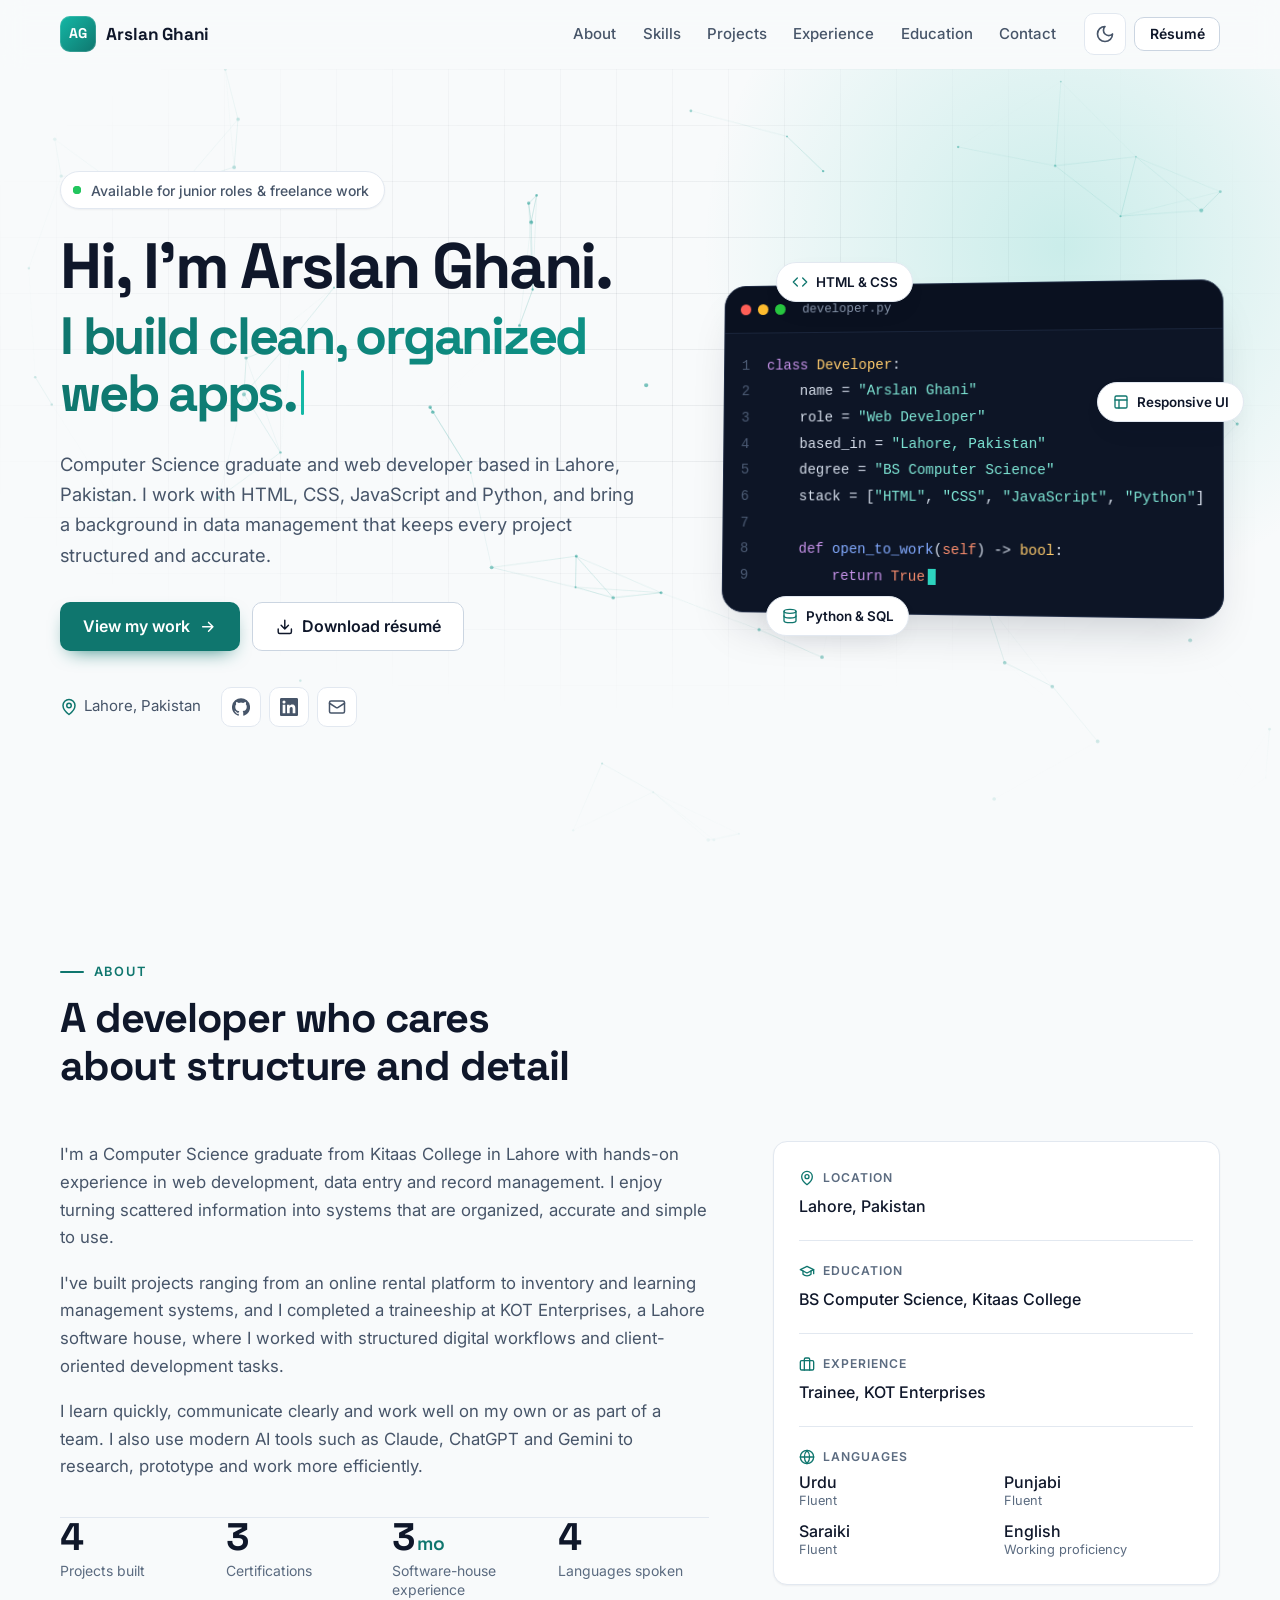
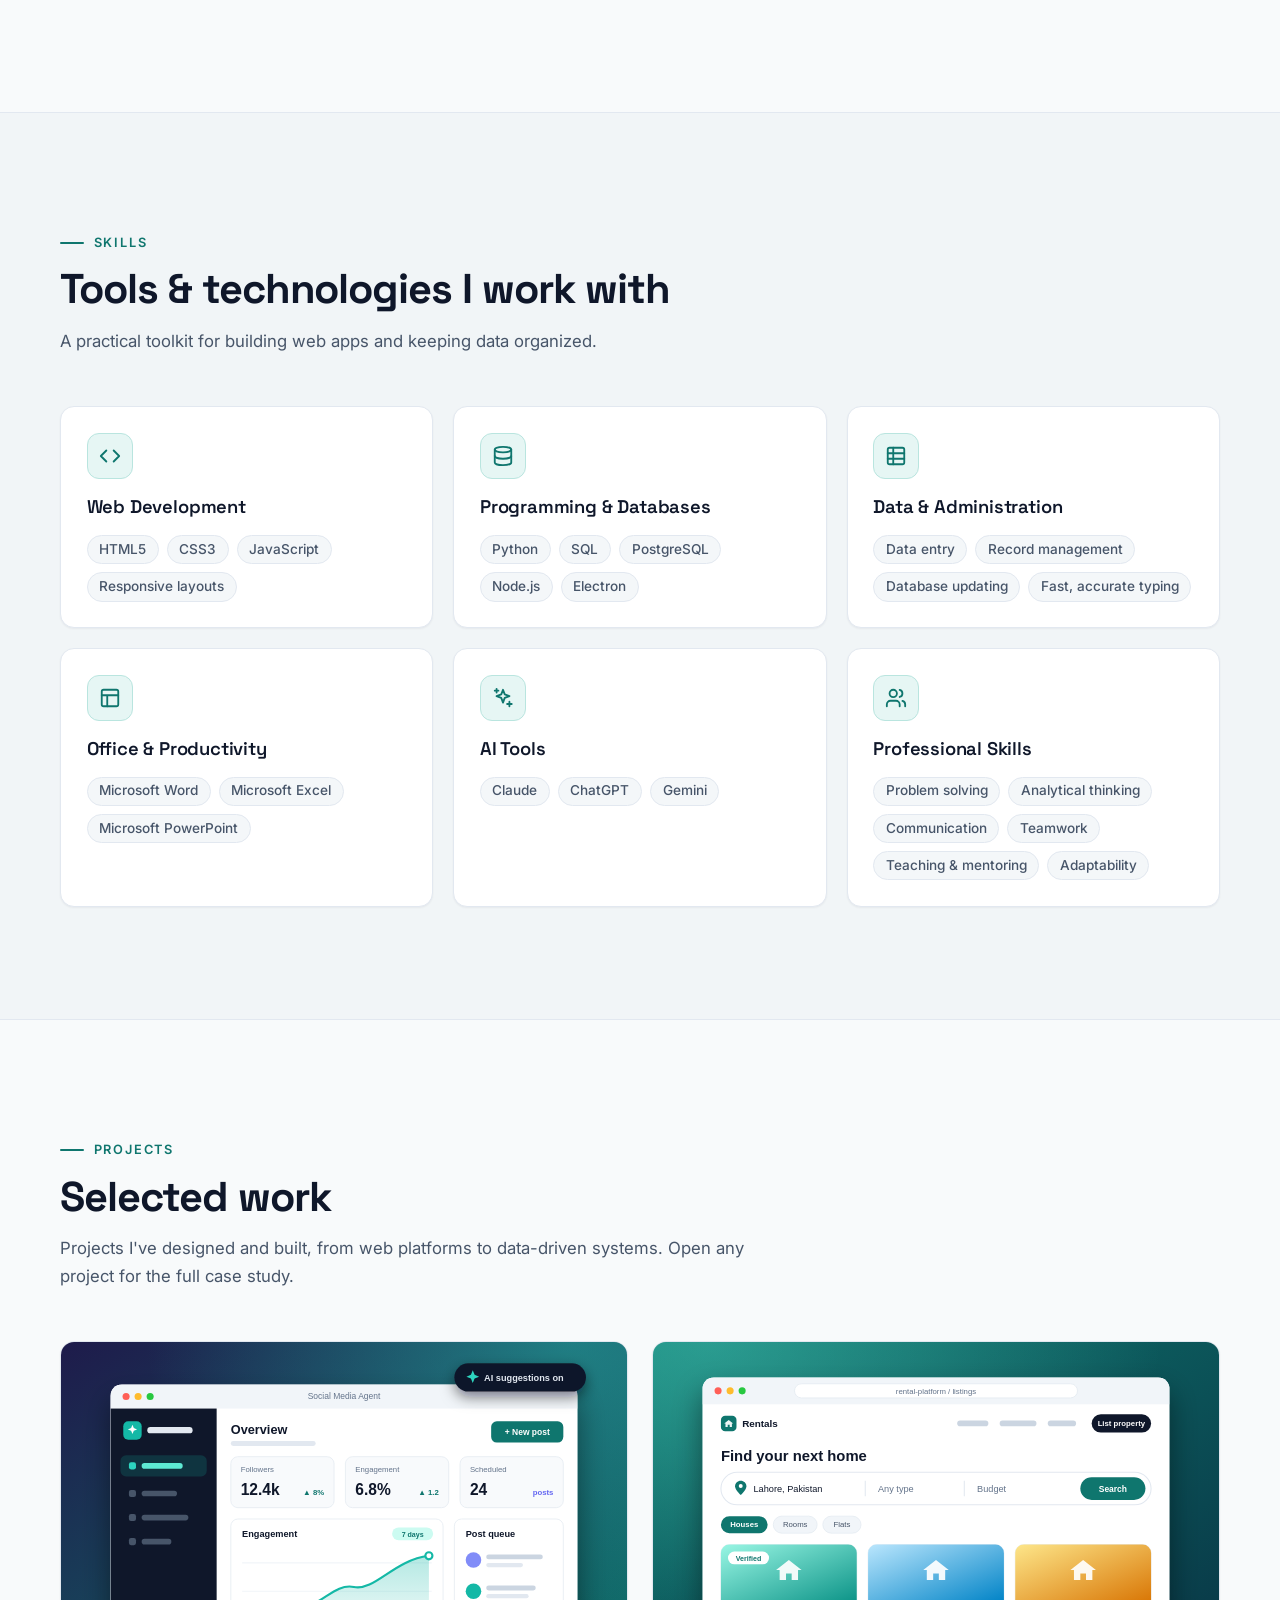
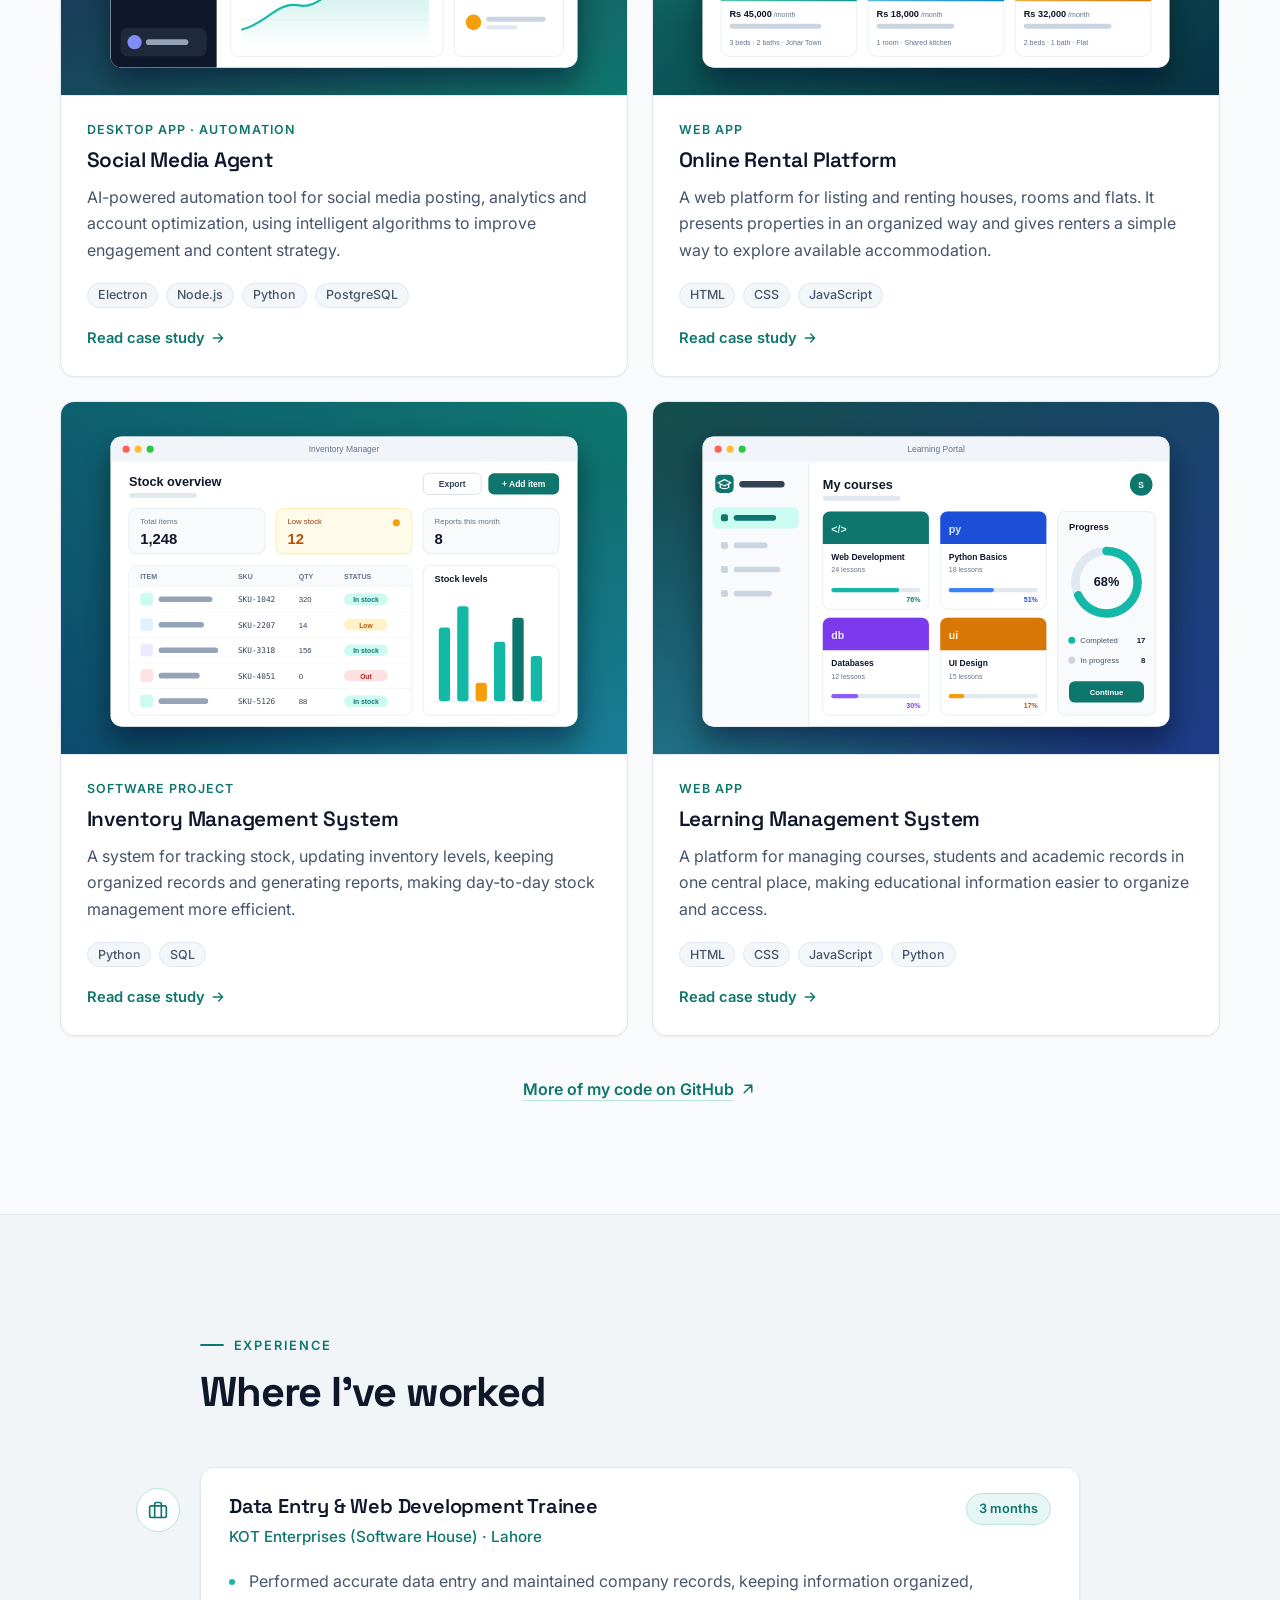
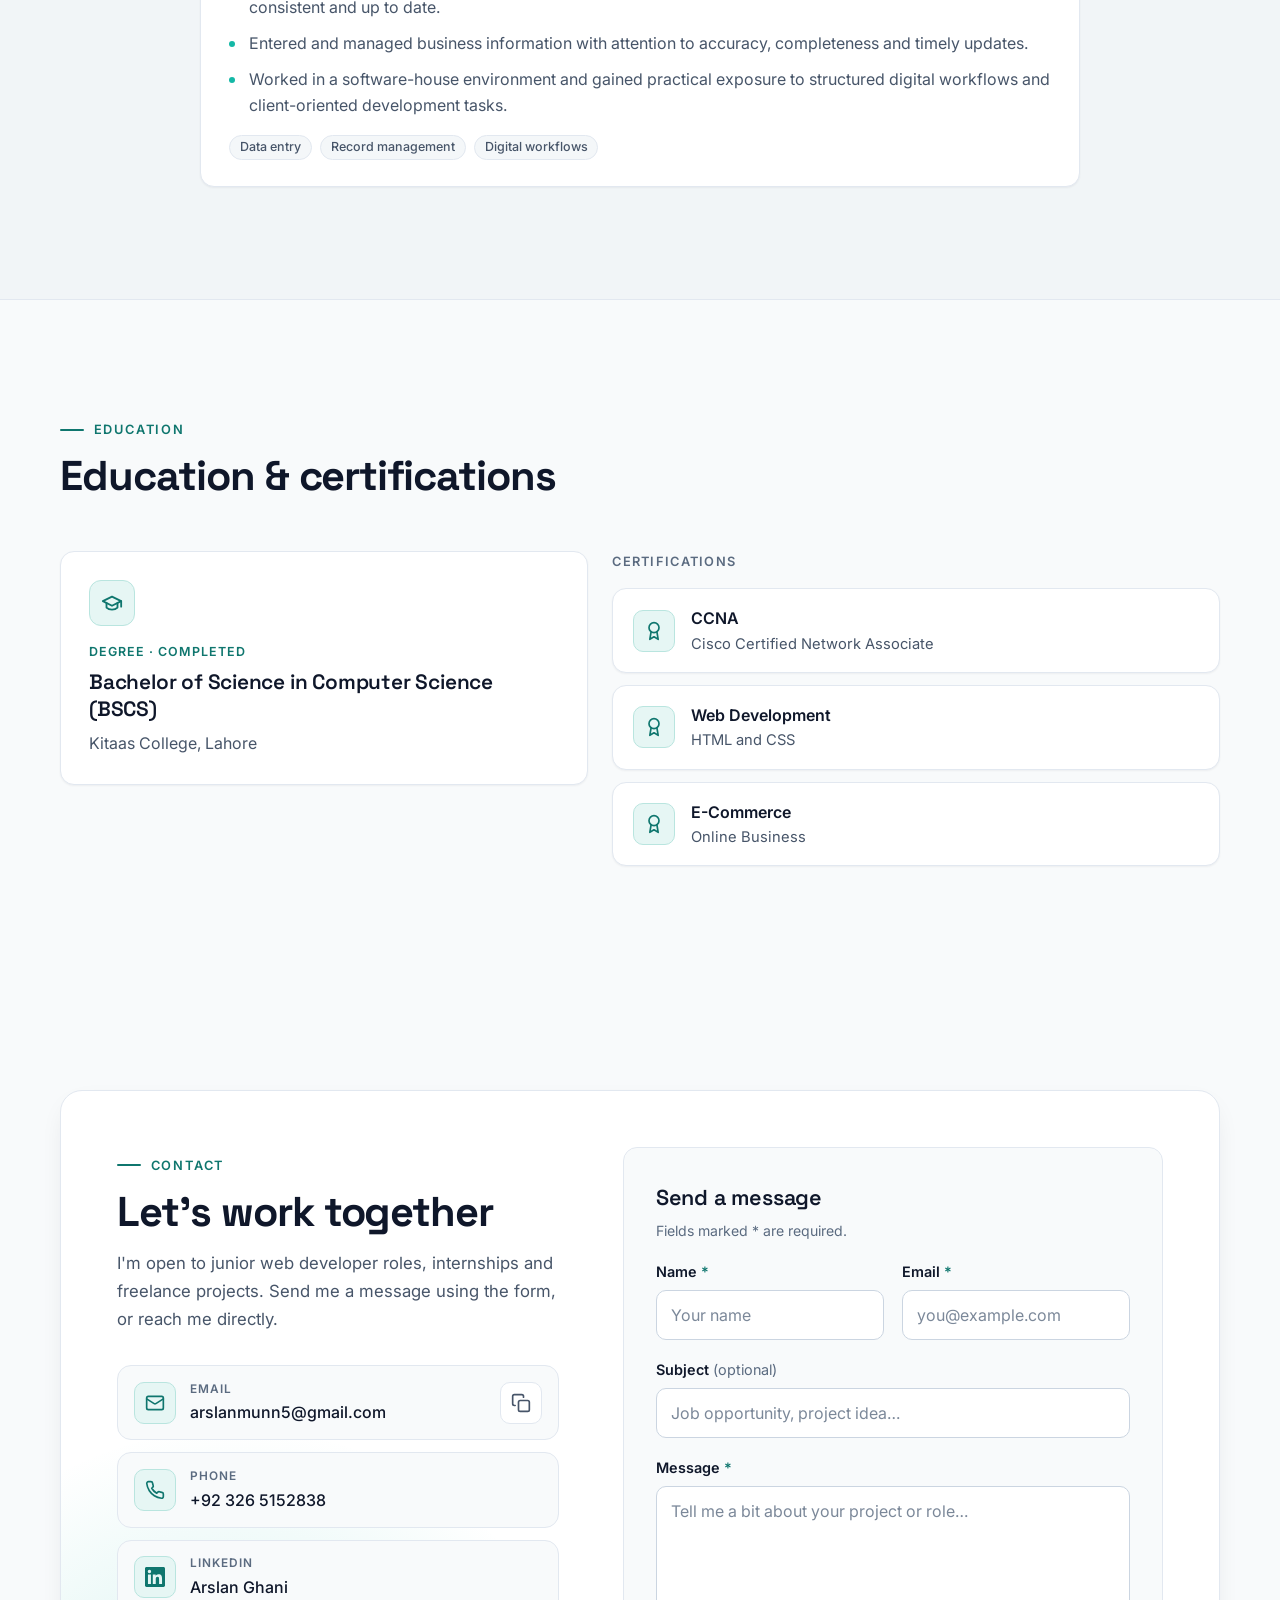
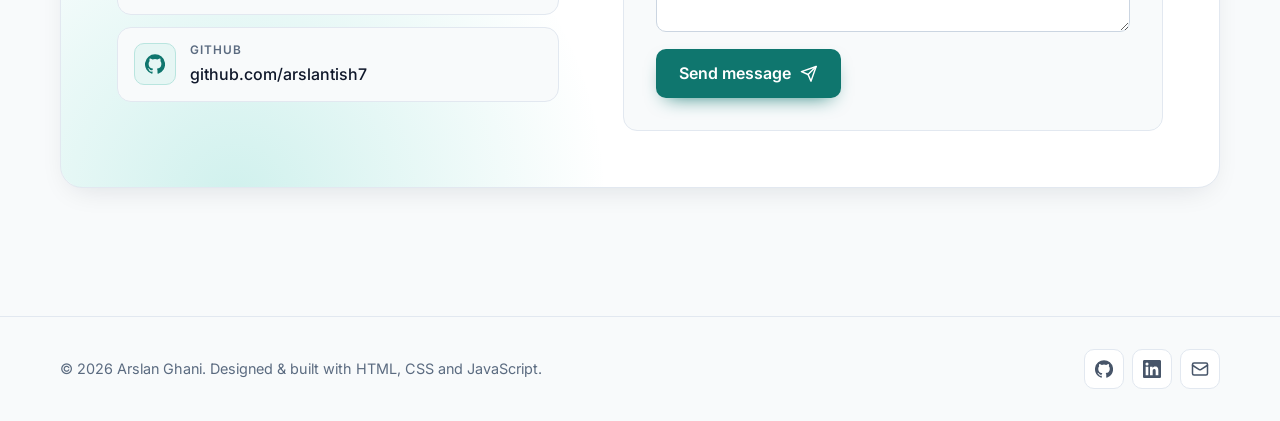
==== commit 48a62dd7: "Use live URL for share previews and add sitemap Point Open Graph/Twitter images, canonical links and" ====
--- a/index.html
+++ b/index.html
@@ -11,19 +11,22 @@
   <meta name="theme-color" content="#f8fafb" media="(prefers-color-scheme: light)">
   <meta name="theme-color" content="#0b1120" media="(prefers-color-scheme: dark)">
 
-  <!-- Social sharing (after deploying, change og:image to the full https:// URL) -->
+  <link rel="canonical" href="https://arslantish7.github.io/">
+
+  <!-- Social sharing -->
   <meta property="og:type" content="website">
+  <meta property="og:url" content="https://arslantish7.github.io/">
   <meta property="og:site_name" content="Arslan Ghani">
   <meta property="og:title" content="Arslan Ghani — Web Developer">
   <meta property="og:description" content="Computer Science graduate and web developer in Lahore, Pakistan. Projects, experience and contact details.">
-  <meta property="og:image" content="assets/og-image.png">
+  <meta property="og:image" content="https://arslantish7.github.io/assets/og-image.png">
   <meta property="og:image:width" content="1200">
   <meta property="og:image:height" content="630">
   <meta property="og:image:alt" content="Arslan Ghani — Web Developer, Lahore, Pakistan">
   <meta name="twitter:card" content="summary_large_image">
   <meta name="twitter:title" content="Arslan Ghani — Web Developer">
   <meta name="twitter:description" content="Computer Science graduate and web developer in Lahore, Pakistan.">
-  <meta name="twitter:image" content="assets/og-image.png">
+  <meta name="twitter:image" content="https://arslantish7.github.io/assets/og-image.png">
 
   <link rel="icon" href="favicon.svg" type="image/svg+xml">
   <link rel="apple-touch-icon" href="assets/icons/apple-touch-icon.png">
@@ -52,6 +55,8 @@
     "@type": "Person",
     "name": "Arslan Ghani",
     "jobTitle": "Web Developer",
+    "url": "https://arslantish7.github.io/",
+    "image": "https://arslantish7.github.io/assets/og-image.png",
     "description": "Computer Science graduate and web developer in Lahore, Pakistan.",
     "email": "mailto:arslanmunn5@gmail.com",
     "telephone": "+923265152838",
